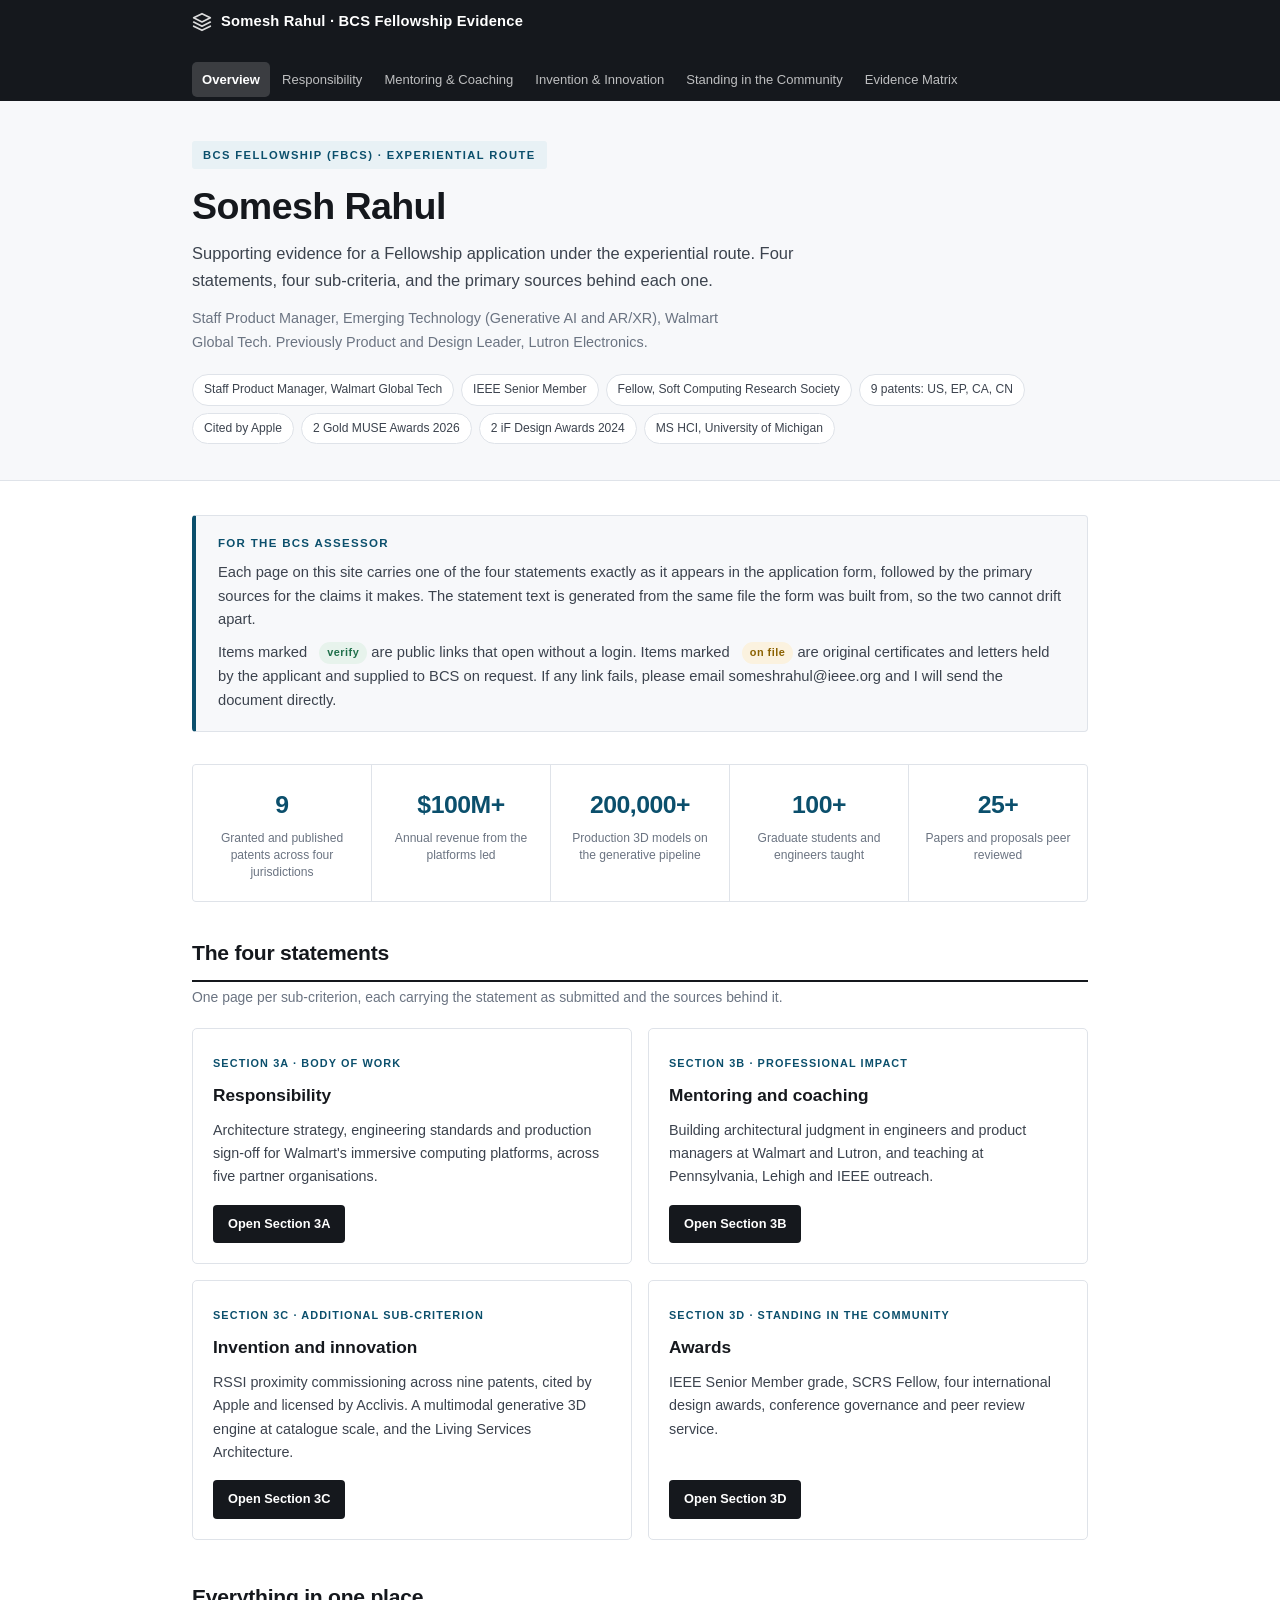
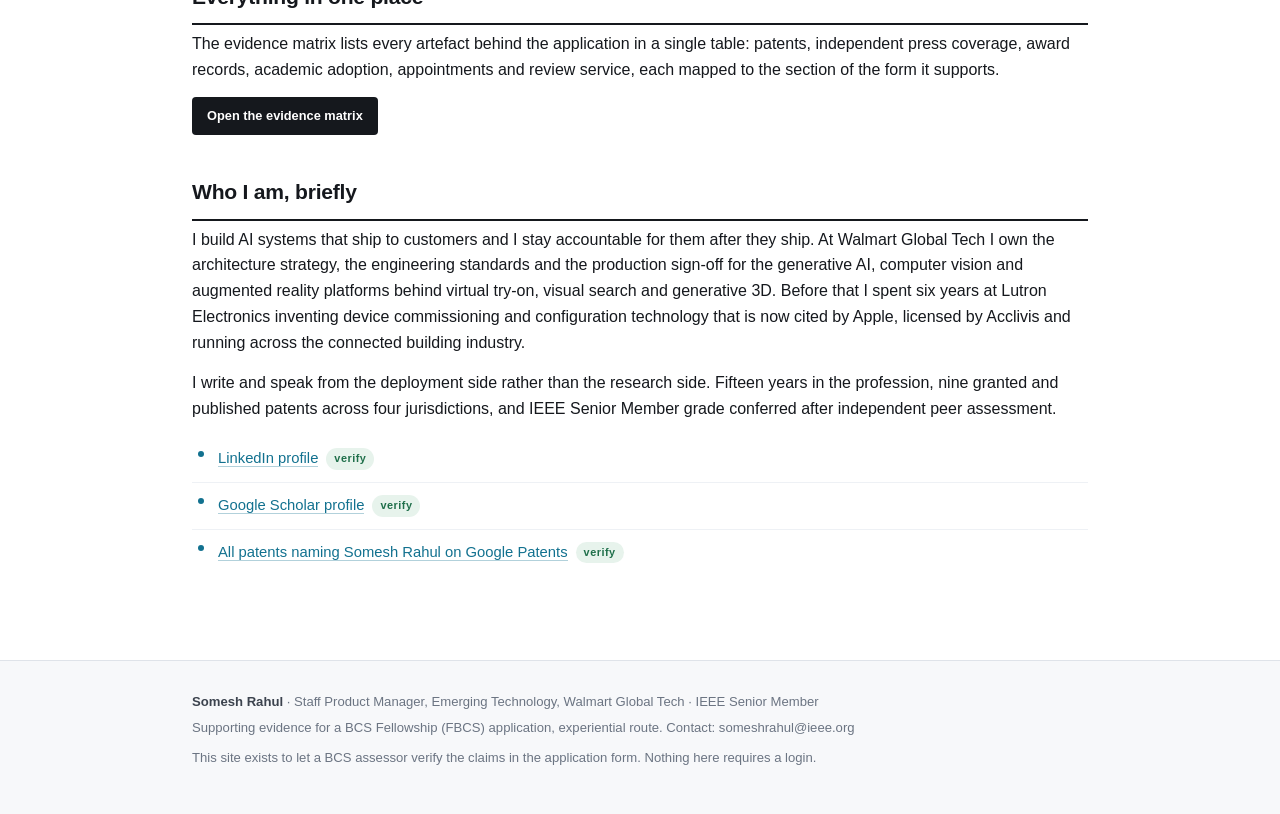
==== index.html @ e8fc7cc1 "Add files via upload" ====
<!DOCTYPE html>
<html lang="en-GB">
<head>
<meta charset="UTF-8">
<meta name="viewport" content="width=device-width, initial-scale=1">
<title>Overview &mdash; Somesh Rahul | BCS Fellowship Evidence</title>
<meta name="description" content="Supporting evidence for the BCS Fellowship (FBCS) application of Somesh Rahul, experiential route.">
<link rel="stylesheet" href="styles.css">
</head>
<body>
<header>
  <div class="nav">
    <a href="index.html" class="brand">
      <svg width="20" height="20" viewBox="0 0 24 24" fill="none" stroke="currentColor" stroke-width="2" stroke-linecap="round" stroke-linejoin="round"><path d="M12 2L2 7l10 5 10-5-10-5zM2 17l10 5 10-5M2 12l10 5 10-5"/></svg>
      Somesh Rahul &middot; BCS Fellowship Evidence
    </a>
    <ul class="navlinks">
        <li><a href="index.html" class="active">Overview</a></li>
        <li><a href="responsibility.html">Responsibility</a></li>
        <li><a href="mentoring.html">Mentoring &amp; Coaching</a></li>
        <li><a href="innovation.html">Invention &amp; Innovation</a></li>
        <li><a href="standing.html">Standing in the Community</a></li>
        <li><a href="evidence-matrix.html">Evidence Matrix</a></li>
    </ul>
  </div>
</header>
<section class="hero">
  <div class="wrap">
    <span class="eyebrow">BCS Fellowship (FBCS) &middot; Experiential route</span>
    <h1>Somesh Rahul</h1>
    <p class="lede">Supporting evidence for a Fellowship application under the experiential route. Four statements, four sub-criteria, and the primary sources behind each one.</p>
    <p class="sub">Staff Product Manager, Emerging Technology (Generative AI and AR/XR), Walmart Global Tech. Previously Product and Design Leader, Lutron Electronics.</p>
    <div class="badges">
      <span class="badge">Staff Product Manager, Walmart Global Tech</span>
      <span class="badge">IEEE Senior Member</span>
      <span class="badge">Fellow, Soft Computing Research Society</span>
      <span class="badge">9 patents: US, EP, CA, CN</span>
      <span class="badge">Cited by Apple</span>
      <span class="badge">2 Gold MUSE Awards 2026</span>
      <span class="badge">2 iF Design Awards 2024</span>
      <span class="badge">MS HCI, University of Michigan</span>
    </div>
  </div>
</section>

<main>
  <div class="wrap">
<div class="assessor">
  <h4>For the BCS assessor</h4>
  <p>Each page on this site carries one of the four statements exactly as it appears in the
  application form, followed by the primary sources for the claims it makes. The statement text is
  generated from the same file the form was built from, so the two cannot drift apart.</p>
  <p>Items marked <span class="pill live">verify</span> are public links that open without a login.
  Items marked <span class="pill hold">on file</span> are original certificates and letters held by the
  applicant and supplied to BCS on request. If any link fails, please email someshrahul@ieee.org and I will send the
  document directly.</p>
</div>
<div class="stats">
  <div class="stat"><b>9</b><span>Granted and published patents across four jurisdictions</span></div>
  <div class="stat"><b>$100M+</b><span>Annual revenue from the platforms led</span></div>
  <div class="stat"><b>200,000+</b><span>Production 3D models on the generative pipeline</span></div>
  <div class="stat"><b>100+</b><span>Graduate students and engineers taught</span></div>
  <div class="stat"><b>25+</b><span>Papers and proposals peer reviewed</span></div>
</div>
<h2>The four statements</h2>
<p class="note">One page per sub-criterion, each carrying the statement as submitted and the sources behind it.</p>
<div class="cards">
  <div class="card">
    <div><span class="tag">Section 3A &middot; Body of work</span>
    <h3>Responsibility</h3>
    <p>Architecture strategy, engineering standards and production sign-off for Walmart's
    immersive computing platforms, across five partner organisations.</p></div>
    <a class="btn" href="responsibility.html">Open Section 3A</a>
  </div>
  <div class="card">
    <div><span class="tag">Section 3B &middot; Professional impact</span>
    <h3>Mentoring and coaching</h3>
    <p>Building architectural judgment in engineers and product managers at Walmart and Lutron,
    and teaching at Pennsylvania, Lehigh and IEEE outreach.</p></div>
    <a class="btn" href="mentoring.html">Open Section 3B</a>
  </div>
  <div class="card">
    <div><span class="tag">Section 3C &middot; Additional sub-criterion</span>
    <h3>Invention and innovation</h3>
    <p>RSSI proximity commissioning across nine patents, cited by Apple and licensed by Acclivis.
    A multimodal generative 3D engine at catalogue scale, and the Living Services Architecture.</p></div>
    <a class="btn" href="innovation.html">Open Section 3C</a>
  </div>
  <div class="card">
    <div><span class="tag">Section 3D &middot; Standing in the community</span>
    <h3>Awards</h3>
    <p>IEEE Senior Member grade, SCRS Fellow, four international design awards, conference
    governance and peer review service.</p></div>
    <a class="btn" href="standing.html">Open Section 3D</a>
  </div>
</div>
<h2>Everything in one place</h2>
<p>The evidence matrix lists every artefact behind the application in a single table: patents,
independent press coverage, award records, academic adoption, appointments and review service,
each mapped to the section of the form it supports.</p>
<p><a class="btn" href="evidence-matrix.html">Open the evidence matrix</a></p>

<h2>Who I am, briefly</h2>
<p>I build AI systems that ship to customers and I stay accountable for them after they ship.
At Walmart Global Tech I own the architecture strategy, the engineering standards and the production
sign-off for the generative AI, computer vision and augmented reality platforms behind virtual
try-on, visual search and generative 3D. Before that I spent six years at Lutron Electronics
inventing device commissioning and configuration technology that is now cited by Apple, licensed by
Acclivis and running across the connected building industry.</p>
<p>I write and speak from the deployment side rather than the research side. Fifteen years in the
profession, nine granted and published patents across four jurisdictions, and IEEE Senior Member
grade conferred after independent peer assessment.</p>
<ul class="ev">
  <li><a href="https://www.linkedin.com/in/someshrahul" rel="noopener">LinkedIn profile</a><span class="pill live">verify</span></li>
  <li><a href="https://scholar.google.com/citations?hl=en&amp;user=lOHi43kAAAAJ" rel="noopener">Google Scholar profile</a><span class="pill live">verify</span></li>
  <li><a href="https://patents.google.com/?inventor=Somesh+Rahul" rel="noopener">All patents naming Somesh Rahul on Google Patents</a><span class="pill live">verify</span></li>
</ul>

  </div>
</main>
<footer>
  <div class="wrap">
    <p><strong>Somesh Rahul</strong> &middot; Staff Product Manager, Emerging Technology, Walmart Global Tech &middot; IEEE Senior Member</p>
    <p>Supporting evidence for a BCS Fellowship (FBCS) application, experiential route. Contact: someshrahul@ieee.org</p>
    <p style="margin-top:9px">This site exists to let a BCS assessor verify the claims in the application form. Nothing here requires a login.</p>
  </div>
</footer>
</body>
</html>
---- styles.css ----
:root{
  --ink:#15181d; --ink-2:#3c434e; --muted:#6b7482;
  --line:#dfe3e9; --line-2:#eef1f5;
  --bg:#ffffff; --bg-2:#f7f8fa; --bg-3:#f1f3f7;
  --accent:#0b4f6c; --accent-2:#12718f; --accent-soft:#e8f1f5;
  --ok:#1f6f4a; --ok-soft:#e7f3ec;
  --warn:#8a6100; --warn-soft:#fbf2df;
  --max:940px;
}
*{box-sizing:border-box;margin:0;padding:0}
html{-webkit-text-size-adjust:100%}
body{
  font-family:-apple-system,BlinkMacSystemFont,"Segoe UI","Helvetica Neue",Arial,sans-serif;
  color:var(--ink); background:var(--bg);
  font-size:16px; line-height:1.62; -webkit-font-smoothing:antialiased;
}
a{color:var(--accent-2);text-decoration:none;border-bottom:1px solid rgba(18,113,143,.32)}
a:hover{border-bottom-color:var(--accent-2)}

/* ---------- header / nav ---------- */
header{background:var(--ink);color:#fff;position:sticky;top:0;z-index:50}
.nav{max-width:var(--max);margin:0 auto;padding:0 22px;display:flex;align-items:center;
  justify-content:space-between;gap:18px;flex-wrap:wrap;min-height:56px}
.brand{color:#fff;font-weight:600;font-size:.92rem;letter-spacing:.2px;border:0;
  display:flex;align-items:center;gap:9px;padding:10px 0}
.brand svg{opacity:.85;flex:none}
.navlinks{list-style:none;display:flex;flex-wrap:wrap;gap:2px;padding-bottom:4px}
.navlinks a{color:rgba(255,255,255,.72);border:0;font-size:.815rem;padding:7px 10px;
  border-radius:5px;display:block;white-space:nowrap}
.navlinks a:hover{color:#fff;background:rgba(255,255,255,.09)}
.navlinks a.active{color:#fff;background:rgba(255,255,255,.16);font-weight:600}

/* ---------- page furniture ---------- */
.wrap{max-width:var(--max);margin:0 auto;padding:0 22px}
.crumb{font-size:.78rem;color:var(--muted);padding:18px 0 0}
.crumb a{color:var(--muted)}
main{padding-bottom:64px}

.hero{background:var(--bg-2);border-bottom:1px solid var(--line);padding:40px 0 36px;margin-bottom:34px}
.hero .wrap{max-width:var(--max)}
.eyebrow{display:inline-block;font-size:.7rem;font-weight:700;letter-spacing:1.4px;
  text-transform:uppercase;color:var(--accent);background:var(--accent-soft);
  padding:5px 11px;border-radius:3px;margin-bottom:16px}
h1{font-size:2.35rem;line-height:1.14;font-weight:650;letter-spacing:-.6px;margin-bottom:12px}
.hero p.lede{font-size:1.03rem;color:var(--ink-2);max-width:66ch}
.hero p.sub{font-size:.9rem;color:var(--muted);margin-top:12px;max-width:70ch}

h2{font-size:1.32rem;font-weight:650;letter-spacing:-.25px;margin:40px 0 6px;
  padding-bottom:9px;border-bottom:2px solid var(--ink)}
h2:first-of-type{margin-top:0}
h3{font-size:1.02rem;font-weight:650;margin:26px 0 8px}
p{margin-bottom:14px}
.note{font-size:.87rem;color:var(--muted);margin:-2px 0 20px}

/* ---------- assessor strip ---------- */
.assessor{border:1px solid var(--line);border-left:4px solid var(--accent);
  background:var(--bg-2);padding:18px 22px;border-radius:4px;margin-bottom:32px}
.assessor h4{font-size:.72rem;letter-spacing:1.3px;text-transform:uppercase;
  color:var(--accent);margin-bottom:8px;font-weight:700}
.assessor p{font-size:.92rem;margin-bottom:0;color:var(--ink-2)}
.assessor p + p{margin-top:9px}

/* ---------- badges / stats ---------- */
.badges{display:flex;flex-wrap:wrap;gap:7px;margin-top:20px}
.badge{font-size:.755rem;background:#fff;border:1px solid var(--line);
  color:var(--ink-2);padding:5px 11px;border-radius:20px;white-space:nowrap}
.stats{display:grid;grid-template-columns:repeat(auto-fit,minmax(150px,1fr));
  gap:1px;background:var(--line);border:1px solid var(--line);border-radius:4px;
  overflow:hidden;margin:0 0 34px}
.stat{background:#fff;padding:20px 16px;text-align:center}
.stat b{display:block;font-size:1.55rem;font-weight:650;color:var(--accent);letter-spacing:-.5px}
.stat span{display:block;font-size:.755rem;color:var(--muted);margin-top:5px;line-height:1.42}

/* ---------- STAR statement box ---------- */
.star{border:1px solid var(--line);border-radius:5px;overflow:hidden;margin-bottom:12px}
.star-head{background:var(--ink);color:#fff;padding:11px 20px;font-size:.75rem;
  letter-spacing:1.2px;text-transform:uppercase;font-weight:700;
  display:flex;justify-content:space-between;gap:12px;flex-wrap:wrap}
.star-head span{font-weight:400;letter-spacing:.4px;text-transform:none;
  color:rgba(255,255,255,.62);font-size:.78rem}
.star-body{padding:6px 22px 20px}
.star-body h5{font-size:.71rem;letter-spacing:1.3px;text-transform:uppercase;
  color:var(--accent);font-weight:700;margin:20px 0 7px}
.star-body p{margin-bottom:11px;font-size:.955rem;color:var(--ink-2)}
.star-body p:last-child{margin-bottom:0}

/* ---------- cards ---------- */
.cards{display:grid;grid-template-columns:repeat(2,1fr);gap:16px;margin-bottom:8px}
@media (max-width:700px){.cards{grid-template-columns:1fr}}
.card{border:1px solid var(--line);border-radius:5px;padding:20px;display:flex;
  flex-direction:column;justify-content:space-between;background:#fff}
.card .tag{font-size:.68rem;font-weight:700;letter-spacing:1.1px;text-transform:uppercase;color:var(--accent)}
.card h3{margin:7px 0 9px;font-size:1.08rem}
.card p{font-size:.895rem;color:var(--ink-2);margin-bottom:16px}
.btn{display:inline-block;background:var(--ink);color:#fff;border:0;font-size:.8rem;
  font-weight:600;padding:9px 15px;border-radius:4px;align-self:flex-start}
.btn:hover{background:var(--accent);color:#fff}

/* ---------- tables ---------- */
.tablewrap{overflow-x:auto;border:1px solid var(--line);border-radius:5px;margin-bottom:20px}
table{border-collapse:collapse;width:100%;min-width:640px;font-size:.875rem}
th{background:var(--bg-3);text-align:left;font-weight:650;padding:11px 14px;
  border-bottom:1px solid var(--line);white-space:nowrap;font-size:.775rem;
  letter-spacing:.4px;text-transform:uppercase;color:var(--ink-2)}
td{padding:11px 14px;border-bottom:1px solid var(--line-2);vertical-align:top;color:var(--ink-2)}
tr:last-child td{border-bottom:0}
tr:hover td{background:var(--bg-2)}
td.ref{font-variant-numeric:tabular-nums;white-space:nowrap;color:var(--muted);font-size:.8rem}

/* ---------- evidence list ---------- */
ul.ev{list-style:none;margin-bottom:20px}
ul.ev li{padding:11px 0 11px 26px;border-bottom:1px solid var(--line-2);position:relative;font-size:.925rem}
ul.ev li:last-child{border-bottom:0}
ul.ev li:before{content:"";position:absolute;left:6px;top:1.05em;width:6px;height:6px;
  border-radius:50%;background:var(--accent-2)}
ul.ev li.pending:before{background:#c9ced6}
.pill{display:inline-block;font-size:.68rem;font-weight:700;letter-spacing:.5px;
  padding:2px 8px;border-radius:11px;margin-left:8px;vertical-align:1px;white-space:nowrap}
.pill.live{background:var(--ok-soft);color:var(--ok)}
.pill.file{background:var(--accent-soft);color:var(--accent)}
.pill.hold{background:var(--warn-soft);color:var(--warn)}

ul.plain{margin:0 0 18px 20px}
ul.plain li{margin-bottom:7px;font-size:.94rem;color:var(--ink-2)}

footer{border-top:1px solid var(--line);background:var(--bg-2);padding:30px 0 40px;
  font-size:.82rem;color:var(--muted)}
footer strong{color:var(--ink-2)}
footer p{margin-bottom:5px}

@media (max-width:640px){
  h1{font-size:1.75rem}
  .hero{padding:28px 0 26px}
  body{font-size:15px}
  .star-body{padding:6px 16px 18px}
}
@media print{
  header,footer,.btn{display:none}
  body{font-size:11pt}
  a{color:var(--ink);border:0}
  .star,.tablewrap{break-inside:avoid}
}
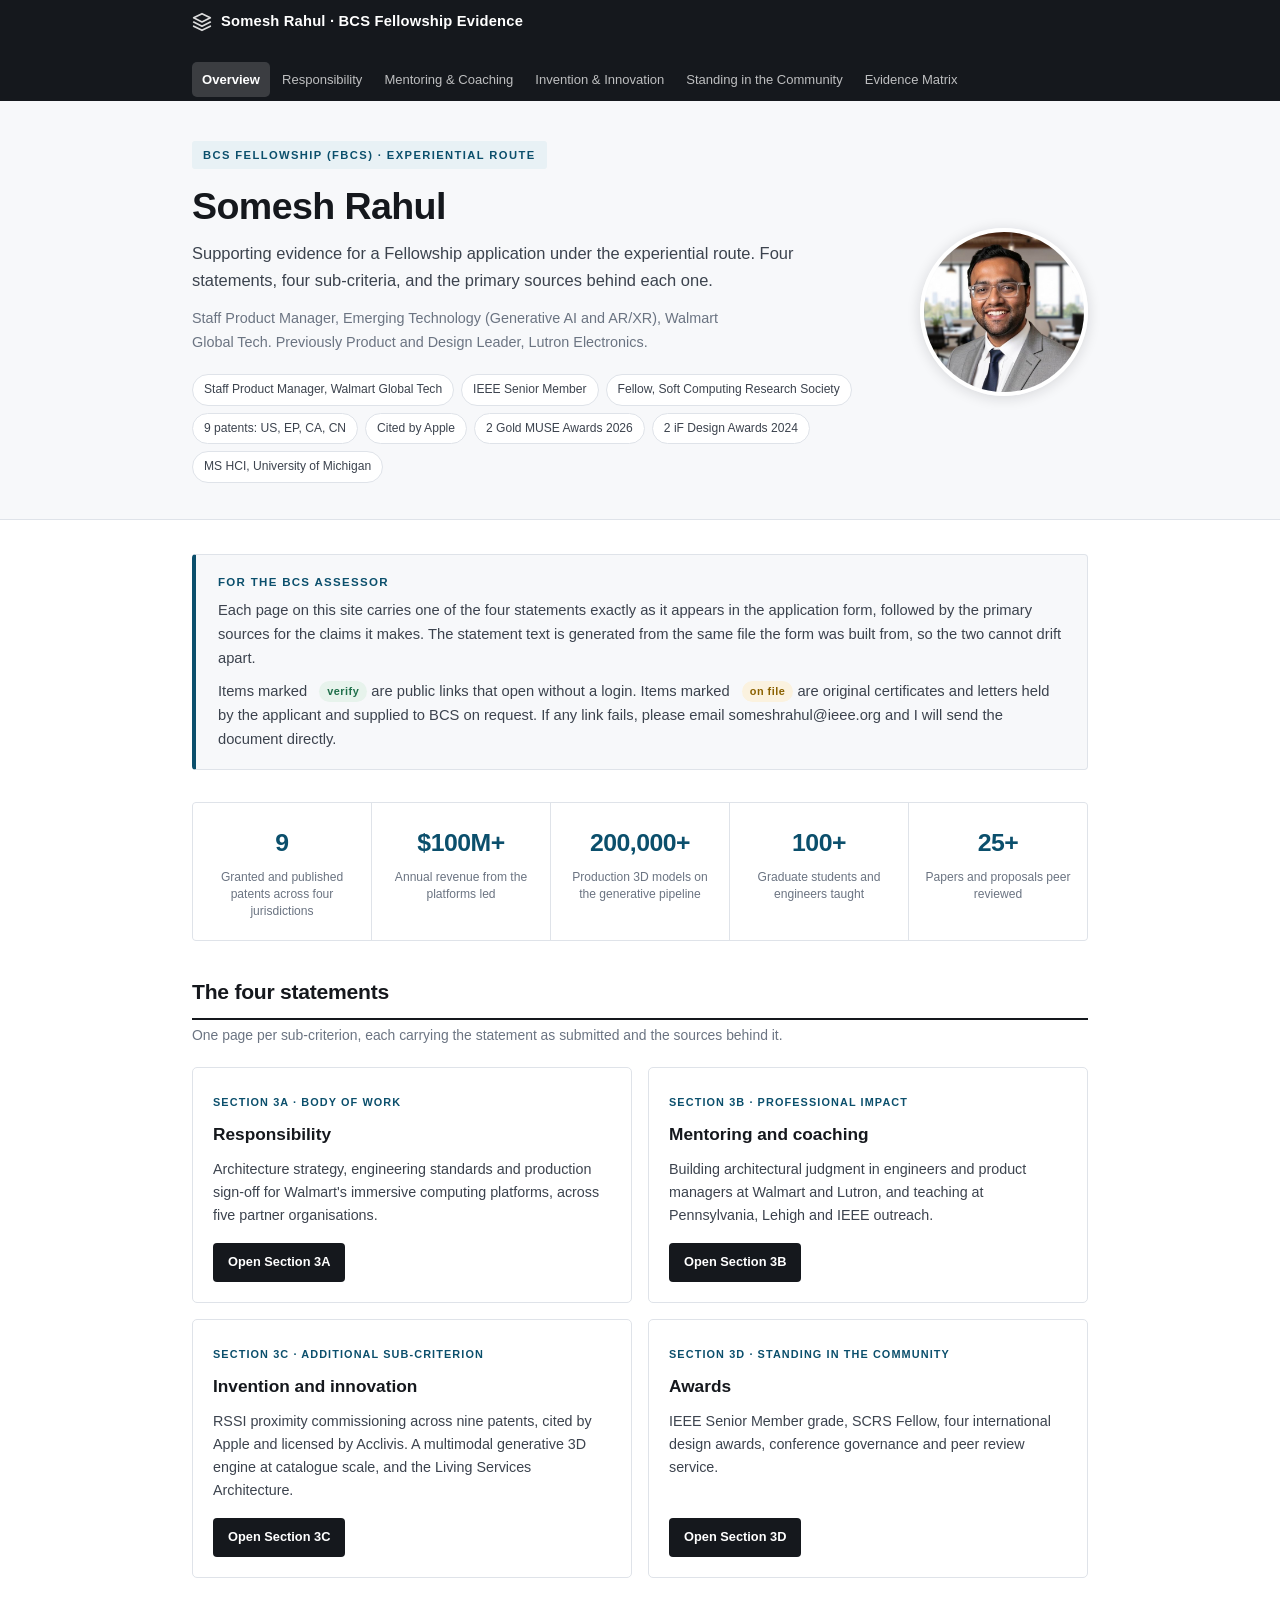
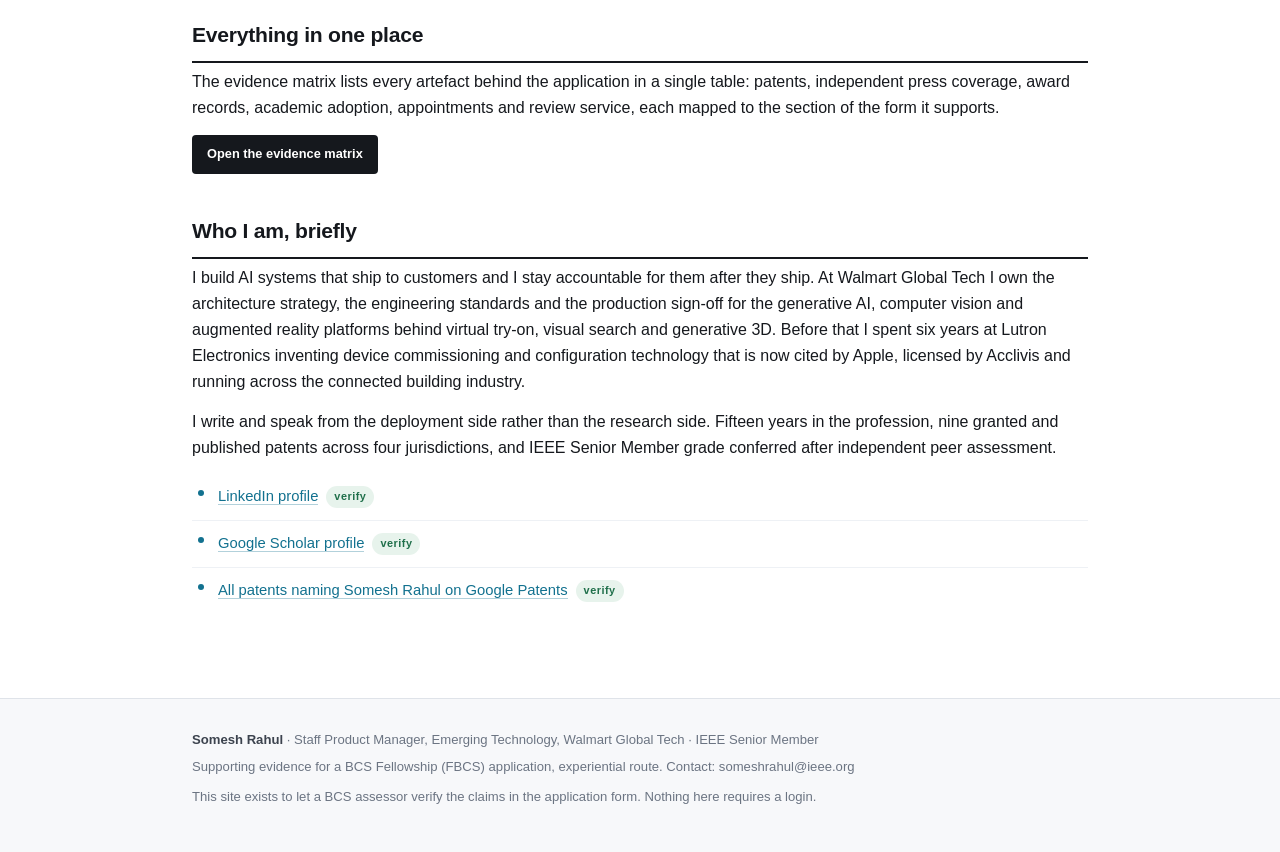
==== commit a8a3cc49: "Add files via upload" ====
--- a/index.html
+++ b/index.html
@@ -25,7 +25,8 @@
   </div>
 </header>
 <section class="hero">
-  <div class="wrap">
+  <div class="wrap hero-split">
+    <div class="hero-text">
     <span class="eyebrow">BCS Fellowship (FBCS) &middot; Experiential route</span>
     <h1>Somesh Rahul</h1>
     <p class="lede">Supporting evidence for a Fellowship application under the experiential route. Four statements, four sub-criteria, and the primary sources behind each one.</p>
@@ -40,6 +41,8 @@
       <span class="badge">2 iF Design Awards 2024</span>
       <span class="badge">MS HCI, University of Michigan</span>
     </div>
+    </div>
+    <div class="portrait"><img src="assets/somesh.jpg" width="560" height="560" alt="Somesh Rahul" loading="eager"></div>
   </div>
 </section>
 
--- a/styles.css
+++ b/styles.css
@@ -8,6 +8,7 @@
   --max:940px;
 }
 *{box-sizing:border-box;margin:0;padding:0}
+html,body{max-width:100%;overflow-x:hidden}
 html{-webkit-text-size-adjust:100%}
 body{
   font-family:-apple-system,BlinkMacSystemFont,"Segoe UI","Helvetica Neue",Arial,sans-serif;
@@ -24,11 +25,23 @@
 .brand{color:#fff;font-weight:600;font-size:.92rem;letter-spacing:.2px;border:0;
   display:flex;align-items:center;gap:9px;padding:10px 0}
 .brand svg{opacity:.85;flex:none}
-.navlinks{list-style:none;display:flex;flex-wrap:wrap;gap:2px;padding-bottom:4px}
+.navlinks{list-style:none;display:flex;flex-wrap:wrap;gap:2px;padding-bottom:4px;min-width:0}
 .navlinks a{color:rgba(255,255,255,.72);border:0;font-size:.815rem;padding:7px 10px;
   border-radius:5px;display:block;white-space:nowrap}
 .navlinks a:hover{color:#fff;background:rgba(255,255,255,.09)}
 .navlinks a.active{color:#fff;background:rgba(255,255,255,.16);font-weight:600}
+
+/* ---------- hero portrait ---------- */
+.hero .wrap.hero-split{display:flex;align-items:center;gap:34px}
+.hero-split .hero-text{flex:1 1 auto;min-width:0}
+.portrait{flex:0 0 auto;width:168px;height:168px;border-radius:50%;overflow:hidden;
+  border:4px solid #fff;box-shadow:0 2px 14px rgba(21,24,29,.14)}
+.portrait img{width:100%;height:100%;object-fit:cover;display:block}
+@media (max-width:720px){
+  .hero .wrap.hero-split{flex-direction:column-reverse;align-items:flex-start;gap:20px}
+  .portrait{width:112px;height:112px;border-width:3px}
+}
+@media print{ .portrait{width:110px;height:110px;box-shadow:none} }
 
 /* ---------- page furniture ---------- */
 .wrap{max-width:var(--max);margin:0 auto;padding:0 22px}
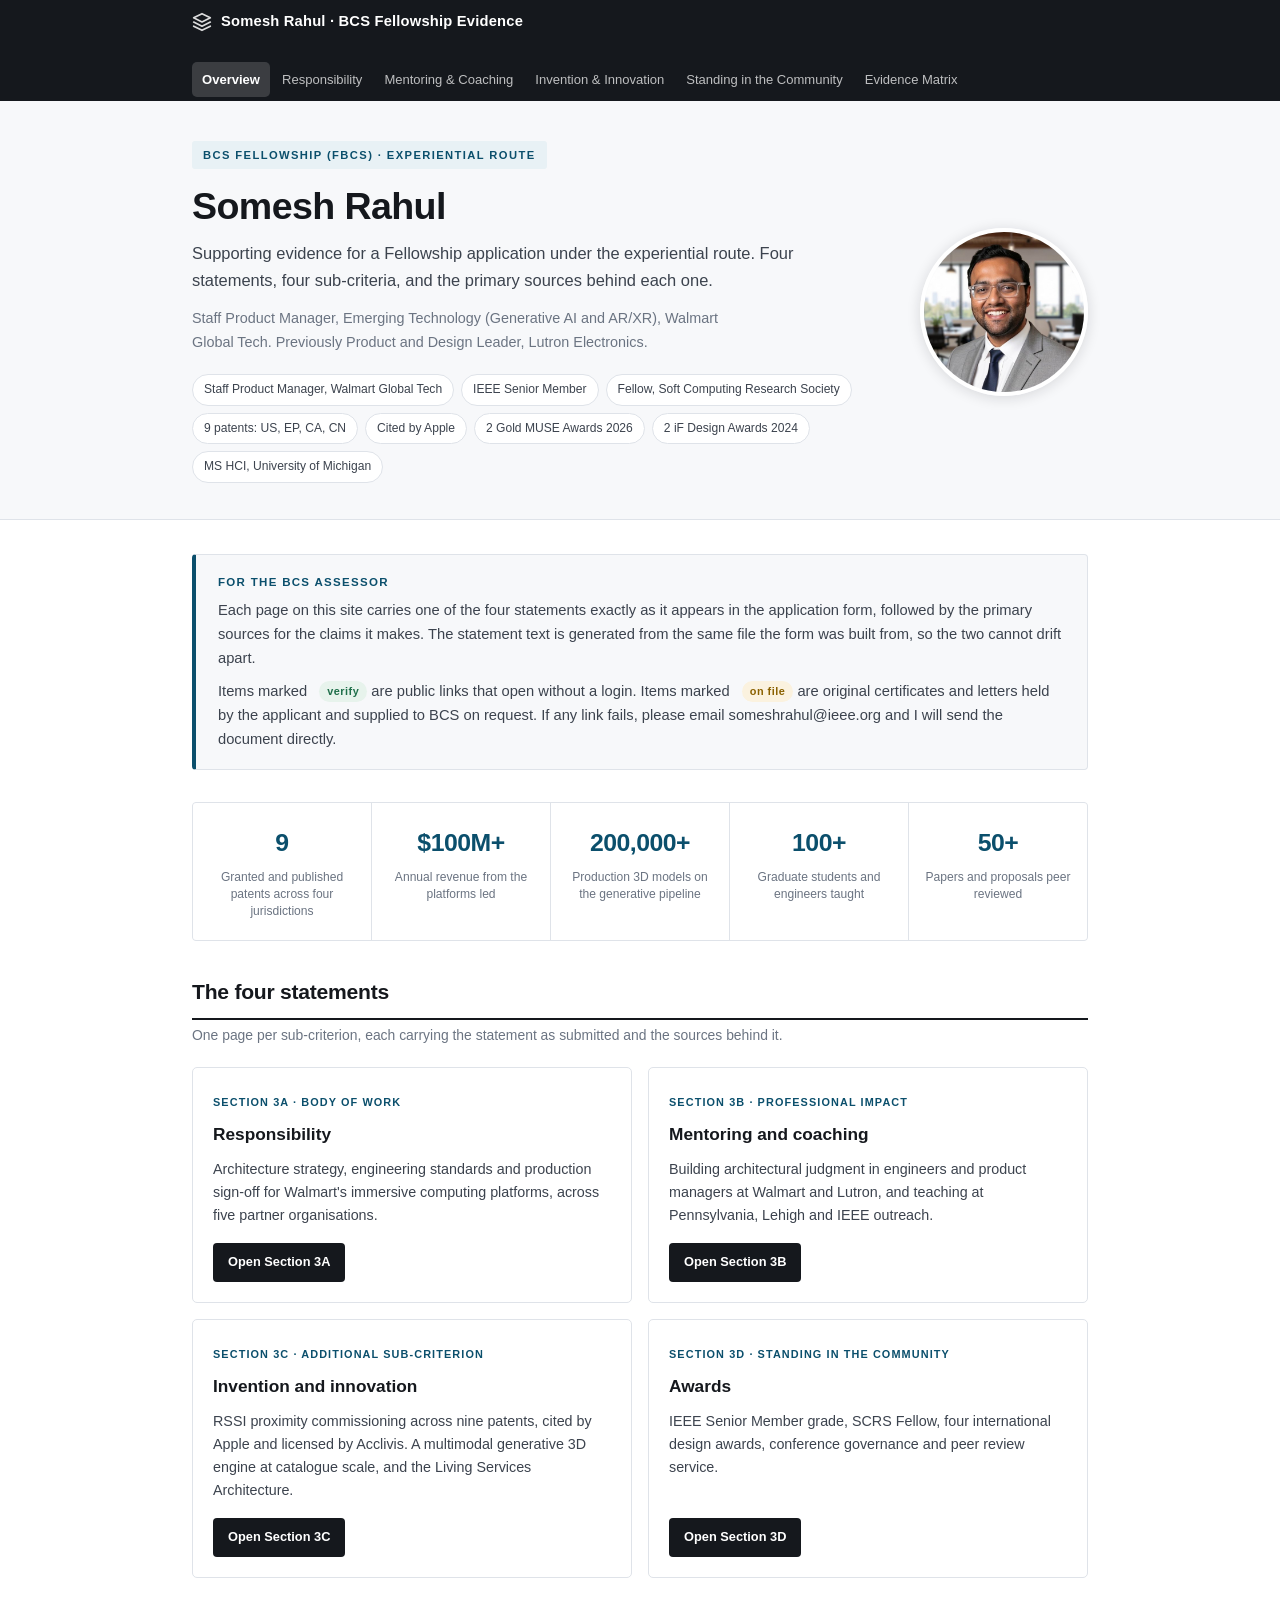
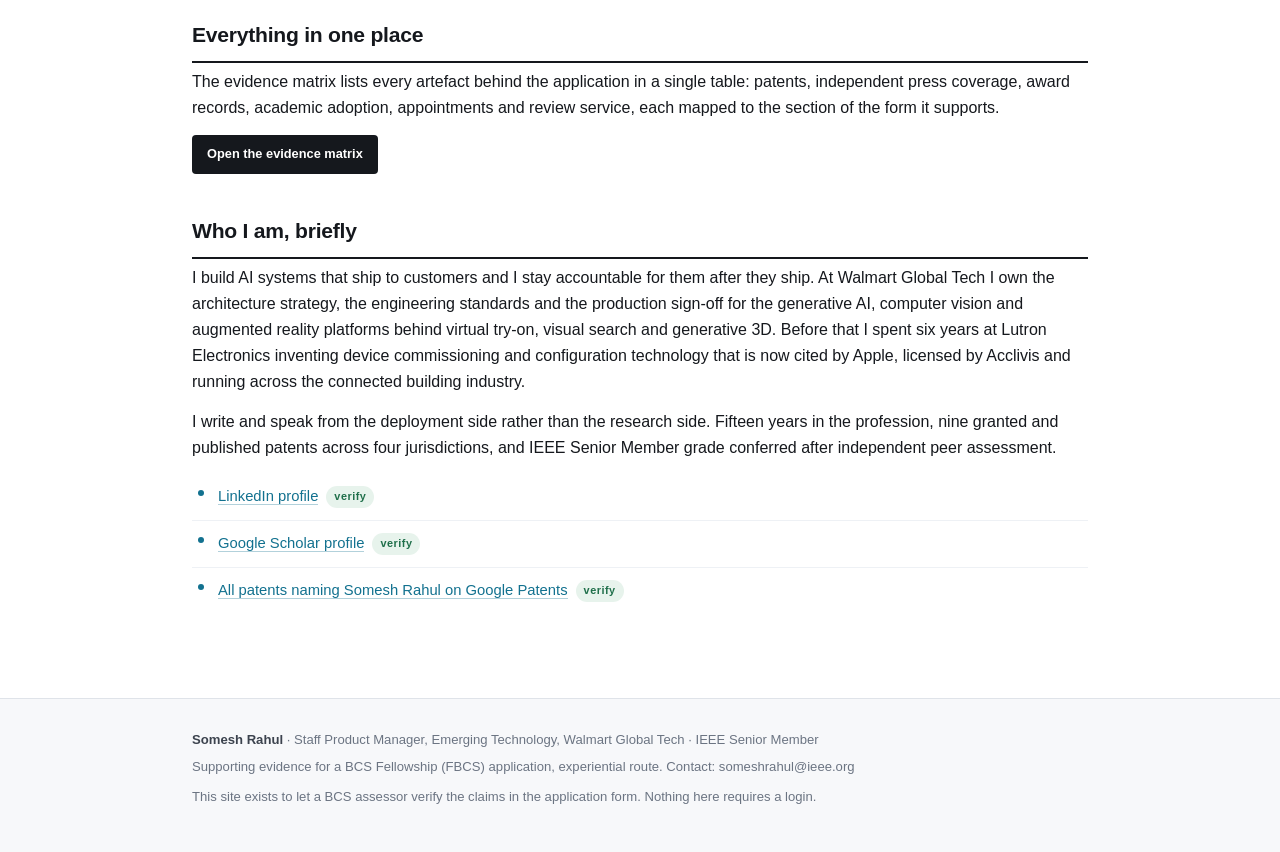
==== commit 640c8c9f: "Update peer reviewed papers count in index.html" ====
--- a/index.html
+++ b/index.html
@@ -63,7 +63,7 @@
   <div class="stat"><b>$100M+</b><span>Annual revenue from the platforms led</span></div>
   <div class="stat"><b>200,000+</b><span>Production 3D models on the generative pipeline</span></div>
   <div class="stat"><b>100+</b><span>Graduate students and engineers taught</span></div>
-  <div class="stat"><b>25+</b><span>Papers and proposals peer reviewed</span></div>
+  <div class="stat"><b>50+</b><span>Papers and proposals peer reviewed</span></div>
 </div>
 <h2>The four statements</h2>
 <p class="note">One page per sub-criterion, each carrying the statement as submitted and the sources behind it.</p>
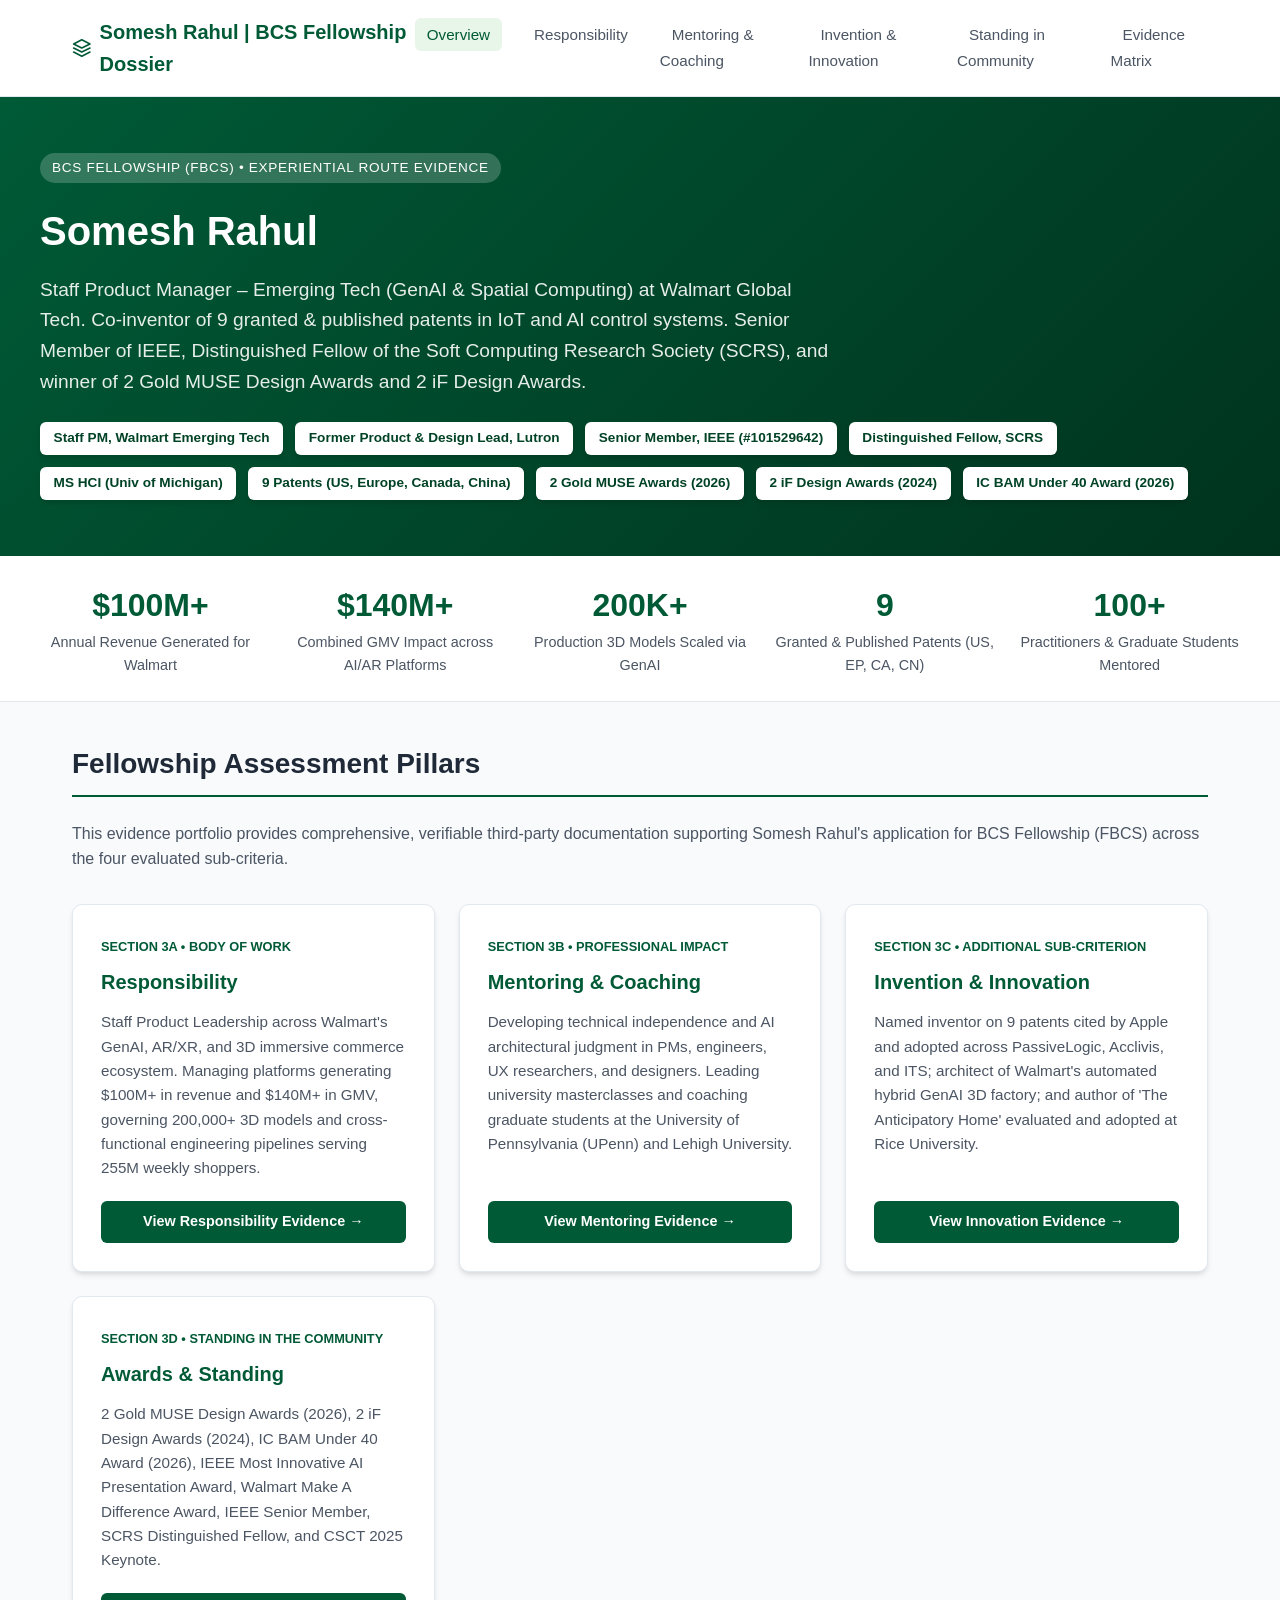
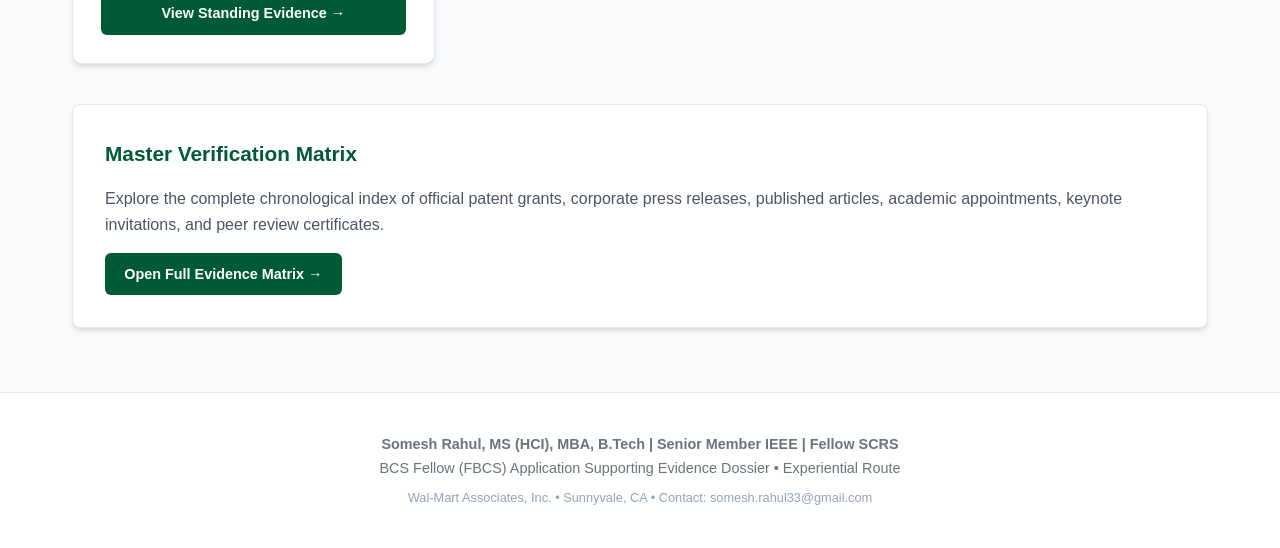
==== commit 2cf7f2c9: "Add files via upload" ====
--- a/index.html
+++ b/index.html
@@ -1,132 +1,121 @@
 <!DOCTYPE html>
-<html lang="en-GB">
+<html lang="en">
 <head>
-<meta charset="UTF-8">
-<meta name="viewport" content="width=device-width, initial-scale=1">
-<title>Overview &mdash; Somesh Rahul | BCS Fellowship Evidence</title>
-<meta name="description" content="Supporting evidence for the BCS Fellowship (FBCS) application of Somesh Rahul, experiential route.">
-<link rel="stylesheet" href="styles.css">
+  <meta charset="UTF-8">
+  <meta name="viewport" content="width=device-width, initial-scale=1.0">
+  <title>Somesh Rahul — BCS Fellowship Evidence Portfolio</title>
+  <link rel="stylesheet" href="styles.css">
 </head>
 <body>
-<header>
-  <div class="nav">
-    <a href="index.html" class="brand">
-      <svg width="20" height="20" viewBox="0 0 24 24" fill="none" stroke="currentColor" stroke-width="2" stroke-linecap="round" stroke-linejoin="round"><path d="M12 2L2 7l10 5 10-5-10-5zM2 17l10 5 10-5M2 12l10 5 10-5"/></svg>
-      Somesh Rahul &middot; BCS Fellowship Evidence
+  <header>
+  <div class="nav-container">
+    <a href="index.html" class="brand-title">
+      <svg width="24" height="24" viewBox="0 0 24 24" fill="none" stroke="currentColor" stroke-width="2" stroke-linecap="round" stroke-linejoin="round"><path d="M12 2L2 7l10 5 10-5-10-5zM2 17l10 5 10-5M2 12l10 5 10-5"/></svg>
+      Somesh Rahul | BCS Fellowship Dossier
     </a>
-    <ul class="navlinks">
-        <li><a href="index.html" class="active">Overview</a></li>
-        <li><a href="responsibility.html">Responsibility</a></li>
-        <li><a href="mentoring.html">Mentoring &amp; Coaching</a></li>
-        <li><a href="innovation.html">Invention &amp; Innovation</a></li>
-        <li><a href="standing.html">Standing in the Community</a></li>
-        <li><a href="evidence-matrix.html">Evidence Matrix</a></li>
+    <ul class="nav-links">
+      <li><a href="index.html" class="active">Overview</a></li><li><a href="responsibility.html" class="">Responsibility</a></li><li><a href="mentoring.html" class="">Mentoring & Coaching</a></li><li><a href="innovation.html" class="">Invention & Innovation</a></li><li><a href="standing.html" class="">Standing in Community</a></li><li><a href="evidence-matrix.html" class="">Evidence Matrix</a></li>
     </ul>
   </div>
 </header>
-<section class="hero">
-  <div class="wrap hero-split">
-    <div class="hero-text">
-    <span class="eyebrow">BCS Fellowship (FBCS) &middot; Experiential route</span>
-    <h1>Somesh Rahul</h1>
-    <p class="lede">Supporting evidence for a Fellowship application under the experiential route. Four statements, four sub-criteria, and the primary sources behind each one.</p>
-    <p class="sub">Staff Product Manager, Emerging Technology (Generative AI and AR/XR), Walmart Global Tech. Previously Product and Design Leader, Lutron Electronics.</p>
-    <div class="badges">
-      <span class="badge">Staff Product Manager, Walmart Global Tech</span>
-      <span class="badge">IEEE Senior Member</span>
-      <span class="badge">Fellow, Soft Computing Research Society</span>
-      <span class="badge">9 patents: US, EP, CA, CN</span>
-      <span class="badge">Cited by Apple</span>
-      <span class="badge">2 Gold MUSE Awards 2026</span>
-      <span class="badge">2 iF Design Awards 2024</span>
-      <span class="badge">MS HCI, University of Michigan</span>
+  
+  <section class="hero">
+    <div class="hero-container">
+      <span class="hero-tag">BCS Fellowship (FBCS) &bull; Experiential Route Evidence</span>
+      <h1>Somesh Rahul</h1>
+      <p>Staff Product Manager – Emerging Tech (GenAI & Spatial Computing) at Walmart Global Tech. Co-inventor of 9 granted & published patents in IoT and AI control systems. Senior Member of IEEE, Distinguished Fellow of the Soft Computing Research Society (SCRS), and winner of 2 Gold MUSE Design Awards and 2 iF Design Awards.</p>
+      <div class="badge-bar">
+        <span class="badge">Staff PM, Walmart Emerging Tech</span>
+        <span class="badge">Former Product & Design Lead, Lutron</span>
+        <span class="badge">Senior Member, IEEE (#101529642)</span>
+        <span class="badge">Distinguished Fellow, SCRS</span>
+        <span class="badge">MS HCI (Univ of Michigan)</span>
+        <span class="badge">9 Patents (US, Europe, Canada, China)</span>
+        <span class="badge">2 Gold MUSE Awards (2026)</span>
+        <span class="badge">2 iF Design Awards (2024)</span>
+        <span class="badge">IC BAM Under 40 Award (2026)</span>
+      </div>
     </div>
+  </section>
+
+  <section class="stats-bar">
+    <div class="stats-container">
+      <div class="stat-item">
+        <h3>$100M+</h3>
+        <p>Annual Revenue Generated for Walmart</p>
+      </div>
+      <div class="stat-item">
+        <h3>$140M+</h3>
+        <p>Combined GMV Impact across AI/AR Platforms</p>
+      </div>
+      <div class="stat-item">
+        <h3>200K+</h3>
+        <p>Production 3D Models Scaled via GenAI</p>
+      </div>
+      <div class="stat-item">
+        <h3>9</h3>
+        <p>Granted & Published Patents (US, EP, CA, CN)</p>
+      </div>
+      <div class="stat-item">
+        <h3>100+</h3>
+        <p>Practitioners & Graduate Students Mentored</p>
+      </div>
     </div>
-    <div class="portrait"><img src="assets/somesh.jpg" width="560" height="560" alt="Somesh Rahul" loading="eager"></div>
-  </div>
-</section>
+  </section>
 
-<main>
-  <div class="wrap">
-<div class="assessor">
-  <h4>For the BCS assessor</h4>
-  <p>Each page on this site carries one of the four statements exactly as it appears in the
-  application form, followed by the primary sources for the claims it makes. The statement text is
-  generated from the same file the form was built from, so the two cannot drift apart.</p>
-  <p>Items marked <span class="pill live">verify</span> are public links that open without a login.
-  Items marked <span class="pill hold">on file</span> are original certificates and letters held by the
-  applicant and supplied to BCS on request. If any link fails, please email someshrahul@ieee.org and I will send the
-  document directly.</p>
-</div>
-<div class="stats">
-  <div class="stat"><b>9</b><span>Granted and published patents across four jurisdictions</span></div>
-  <div class="stat"><b>$100M+</b><span>Annual revenue from the platforms led</span></div>
-  <div class="stat"><b>200,000+</b><span>Production 3D models on the generative pipeline</span></div>
-  <div class="stat"><b>100+</b><span>Graduate students and engineers taught</span></div>
-  <div class="stat"><b>50+</b><span>Papers and proposals peer reviewed</span></div>
-</div>
-<h2>The four statements</h2>
-<p class="note">One page per sub-criterion, each carrying the statement as submitted and the sources behind it.</p>
-<div class="cards">
-  <div class="card">
-    <div><span class="tag">Section 3A &middot; Body of work</span>
-    <h3>Responsibility</h3>
-    <p>Architecture strategy, engineering standards and production sign-off for Walmart's
-    immersive computing platforms, across five partner organisations.</p></div>
-    <a class="btn" href="responsibility.html">Open Section 3A</a>
-  </div>
-  <div class="card">
-    <div><span class="tag">Section 3B &middot; Professional impact</span>
-    <h3>Mentoring and coaching</h3>
-    <p>Building architectural judgment in engineers and product managers at Walmart and Lutron,
-    and teaching at Pennsylvania, Lehigh and IEEE outreach.</p></div>
-    <a class="btn" href="mentoring.html">Open Section 3B</a>
-  </div>
-  <div class="card">
-    <div><span class="tag">Section 3C &middot; Additional sub-criterion</span>
-    <h3>Invention and innovation</h3>
-    <p>RSSI proximity commissioning across nine patents, cited by Apple and licensed by Acclivis.
-    A multimodal generative 3D engine at catalogue scale, and the Living Services Architecture.</p></div>
-    <a class="btn" href="innovation.html">Open Section 3C</a>
-  </div>
-  <div class="card">
-    <div><span class="tag">Section 3D &middot; Standing in the community</span>
-    <h3>Awards</h3>
-    <p>IEEE Senior Member grade, SCRS Fellow, four international design awards, conference
-    governance and peer review service.</p></div>
-    <a class="btn" href="standing.html">Open Section 3D</a>
-  </div>
-</div>
-<h2>Everything in one place</h2>
-<p>The evidence matrix lists every artefact behind the application in a single table: patents,
-independent press coverage, award records, academic adoption, appointments and review service,
-each mapped to the section of the form it supports.</p>
-<p><a class="btn" href="evidence-matrix.html">Open the evidence matrix</a></p>
+  <main class="main-container">
+    <h2 class="section-title">Fellowship Assessment Pillars</h2>
+    <p style="margin-bottom: 2rem; color: var(--text-muted);">This evidence portfolio provides comprehensive, verifiable third-party documentation supporting Somesh Rahul's application for BCS Fellowship (FBCS) across the four evaluated sub-criteria.</p>
+    
+    <div class="cards-grid">
+      <div class="card">
+        <div>
+          <span style="font-size: 0.8rem; font-weight: 700; color: var(--primary); text-transform: uppercase;">Section 3A &bull; Body of Work</span>
+          <h3 style="margin-top: 0.5rem;">Responsibility</h3>
+          <p>Staff Product Leadership across Walmart's GenAI, AR/XR, and 3D immersive commerce ecosystem. Managing platforms generating $100M+ in revenue and $140M+ in GMV, governing 200,000+ 3D models and cross-functional engineering pipelines serving 255M weekly shoppers.</p>
+        </div>
+        <a href="responsibility.html" class="card-btn">View Responsibility Evidence &rarr;</a>
+      </div>
 
-<h2>Who I am, briefly</h2>
-<p>I build AI systems that ship to customers and I stay accountable for them after they ship.
-At Walmart Global Tech I own the architecture strategy, the engineering standards and the production
-sign-off for the generative AI, computer vision and augmented reality platforms behind virtual
-try-on, visual search and generative 3D. Before that I spent six years at Lutron Electronics
-inventing device commissioning and configuration technology that is now cited by Apple, licensed by
-Acclivis and running across the connected building industry.</p>
-<p>I write and speak from the deployment side rather than the research side. Fifteen years in the
-profession, nine granted and published patents across four jurisdictions, and IEEE Senior Member
-grade conferred after independent peer assessment.</p>
-<ul class="ev">
-  <li><a href="https://www.linkedin.com/in/someshrahul" rel="noopener">LinkedIn profile</a><span class="pill live">verify</span></li>
-  <li><a href="https://scholar.google.com/citations?hl=en&amp;user=lOHi43kAAAAJ" rel="noopener">Google Scholar profile</a><span class="pill live">verify</span></li>
-  <li><a href="https://patents.google.com/?inventor=Somesh+Rahul" rel="noopener">All patents naming Somesh Rahul on Google Patents</a><span class="pill live">verify</span></li>
-</ul>
+      <div class="card">
+        <div>
+          <span style="font-size: 0.8rem; font-weight: 700; color: var(--primary); text-transform: uppercase;">Section 3B &bull; Professional Impact</span>
+          <h3 style="margin-top: 0.5rem;">Mentoring & Coaching</h3>
+          <p>Developing technical independence and AI architectural judgment in PMs, engineers, UX researchers, and designers. Leading university masterclasses and coaching graduate students at the University of Pennsylvania (UPenn) and Lehigh University.</p>
+        </div>
+        <a href="mentoring.html" class="card-btn">View Mentoring Evidence &rarr;</a>
+      </div>
 
-  </div>
-</main>
-<footer>
-  <div class="wrap">
-    <p><strong>Somesh Rahul</strong> &middot; Staff Product Manager, Emerging Technology, Walmart Global Tech &middot; IEEE Senior Member</p>
-    <p>Supporting evidence for a BCS Fellowship (FBCS) application, experiential route. Contact: someshrahul@ieee.org</p>
-    <p style="margin-top:9px">This site exists to let a BCS assessor verify the claims in the application form. Nothing here requires a login.</p>
-  </div>
+      <div class="card">
+        <div>
+          <span style="font-size: 0.8rem; font-weight: 700; color: var(--primary); text-transform: uppercase;">Section 3C &bull; Additional Sub-criterion</span>
+          <h3 style="margin-top: 0.5rem;">Invention & Innovation</h3>
+          <p>Named inventor on 9 patents cited by Apple and adopted across PassiveLogic, Acclivis, and ITS; architect of Walmart's automated hybrid GenAI 3D factory; and author of 'The Anticipatory Home' evaluated and adopted at Rice University.</p>
+        </div>
+        <a href="innovation.html" class="card-btn">View Innovation Evidence &rarr;</a>
+      </div>
+
+      <div class="card">
+        <div>
+          <span style="font-size: 0.8rem; font-weight: 700; color: var(--primary); text-transform: uppercase;">Section 3D &bull; Standing in the Community</span>
+          <h3 style="margin-top: 0.5rem;">Awards & Standing</h3>
+          <p>2 Gold MUSE Design Awards (2026), 2 iF Design Awards (2024), IC BAM Under 40 Award (2026), IEEE Most Innovative AI Presentation Award, Walmart Make A Difference Award, IEEE Senior Member, SCRS Distinguished Fellow, and CSCT 2025 Keynote.</p>
+        </div>
+        <a href="standing.html" class="card-btn">View Standing Evidence &rarr;</a>
+      </div>
+    </div>
+
+    <div class="evidence-panel">
+      <h3>Master Verification Matrix</h3>
+      <p>Explore the complete chronological index of official patent grants, corporate press releases, published articles, academic appointments, keynote invitations, and peer review certificates.</p>
+      <a href="evidence-matrix.html" class="card-btn" style="display: inline-block; width: auto;">Open Full Evidence Matrix &rarr;</a>
+    </div>
+  </main>
+
+  <footer>
+  <p><strong>Somesh Rahul, MS (HCI), MBA, B.Tech | Senior Member IEEE | Fellow SCRS</strong></p>
+  <p>BCS Fellow (FBCS) Application Supporting Evidence Dossier &bull; Experiential Route</p>
+  <p style="margin-top: 0.5rem; font-size: 0.8rem; color: #94a3b8;">Wal-Mart Associates, Inc. &bull; Sunnyvale, CA &bull; Contact: somesh.rahul33@gmail.com</p>
 </footer>
 </body>
 </html>
--- a/styles.css
+++ b/styles.css
@@ -1,155 +1,358 @@
-:root{
-  --ink:#15181d; --ink-2:#3c434e; --muted:#6b7482;
-  --line:#dfe3e9; --line-2:#eef1f5;
-  --bg:#ffffff; --bg-2:#f7f8fa; --bg-3:#f1f3f7;
-  --accent:#0b4f6c; --accent-2:#12718f; --accent-soft:#e8f1f5;
-  --ok:#1f6f4a; --ok-soft:#e7f3ec;
-  --warn:#8a6100; --warn-soft:#fbf2df;
-  --max:940px;
-}
-*{box-sizing:border-box;margin:0;padding:0}
-html,body{max-width:100%;overflow-x:hidden}
-html{-webkit-text-size-adjust:100%}
-body{
-  font-family:-apple-system,BlinkMacSystemFont,"Segoe UI","Helvetica Neue",Arial,sans-serif;
-  color:var(--ink); background:var(--bg);
-  font-size:16px; line-height:1.62; -webkit-font-smoothing:antialiased;
-}
-a{color:var(--accent-2);text-decoration:none;border-bottom:1px solid rgba(18,113,143,.32)}
-a:hover{border-bottom-color:var(--accent-2)}
-
-/* ---------- header / nav ---------- */
-header{background:var(--ink);color:#fff;position:sticky;top:0;z-index:50}
-.nav{max-width:var(--max);margin:0 auto;padding:0 22px;display:flex;align-items:center;
-  justify-content:space-between;gap:18px;flex-wrap:wrap;min-height:56px}
-.brand{color:#fff;font-weight:600;font-size:.92rem;letter-spacing:.2px;border:0;
-  display:flex;align-items:center;gap:9px;padding:10px 0}
-.brand svg{opacity:.85;flex:none}
-.navlinks{list-style:none;display:flex;flex-wrap:wrap;gap:2px;padding-bottom:4px;min-width:0}
-.navlinks a{color:rgba(255,255,255,.72);border:0;font-size:.815rem;padding:7px 10px;
-  border-radius:5px;display:block;white-space:nowrap}
-.navlinks a:hover{color:#fff;background:rgba(255,255,255,.09)}
-.navlinks a.active{color:#fff;background:rgba(255,255,255,.16);font-weight:600}
-
-/* ---------- hero portrait ---------- */
-.hero .wrap.hero-split{display:flex;align-items:center;gap:34px}
-.hero-split .hero-text{flex:1 1 auto;min-width:0}
-.portrait{flex:0 0 auto;width:168px;height:168px;border-radius:50%;overflow:hidden;
-  border:4px solid #fff;box-shadow:0 2px 14px rgba(21,24,29,.14)}
-.portrait img{width:100%;height:100%;object-fit:cover;display:block}
-@media (max-width:720px){
-  .hero .wrap.hero-split{flex-direction:column-reverse;align-items:flex-start;gap:20px}
-  .portrait{width:112px;height:112px;border-width:3px}
-}
-@media print{ .portrait{width:110px;height:110px;box-shadow:none} }
-
-/* ---------- page furniture ---------- */
-.wrap{max-width:var(--max);margin:0 auto;padding:0 22px}
-.crumb{font-size:.78rem;color:var(--muted);padding:18px 0 0}
-.crumb a{color:var(--muted)}
-main{padding-bottom:64px}
-
-.hero{background:var(--bg-2);border-bottom:1px solid var(--line);padding:40px 0 36px;margin-bottom:34px}
-.hero .wrap{max-width:var(--max)}
-.eyebrow{display:inline-block;font-size:.7rem;font-weight:700;letter-spacing:1.4px;
-  text-transform:uppercase;color:var(--accent);background:var(--accent-soft);
-  padding:5px 11px;border-radius:3px;margin-bottom:16px}
-h1{font-size:2.35rem;line-height:1.14;font-weight:650;letter-spacing:-.6px;margin-bottom:12px}
-.hero p.lede{font-size:1.03rem;color:var(--ink-2);max-width:66ch}
-.hero p.sub{font-size:.9rem;color:var(--muted);margin-top:12px;max-width:70ch}
-
-h2{font-size:1.32rem;font-weight:650;letter-spacing:-.25px;margin:40px 0 6px;
-  padding-bottom:9px;border-bottom:2px solid var(--ink)}
-h2:first-of-type{margin-top:0}
-h3{font-size:1.02rem;font-weight:650;margin:26px 0 8px}
-p{margin-bottom:14px}
-.note{font-size:.87rem;color:var(--muted);margin:-2px 0 20px}
-
-/* ---------- assessor strip ---------- */
-.assessor{border:1px solid var(--line);border-left:4px solid var(--accent);
-  background:var(--bg-2);padding:18px 22px;border-radius:4px;margin-bottom:32px}
-.assessor h4{font-size:.72rem;letter-spacing:1.3px;text-transform:uppercase;
-  color:var(--accent);margin-bottom:8px;font-weight:700}
-.assessor p{font-size:.92rem;margin-bottom:0;color:var(--ink-2)}
-.assessor p + p{margin-top:9px}
-
-/* ---------- badges / stats ---------- */
-.badges{display:flex;flex-wrap:wrap;gap:7px;margin-top:20px}
-.badge{font-size:.755rem;background:#fff;border:1px solid var(--line);
-  color:var(--ink-2);padding:5px 11px;border-radius:20px;white-space:nowrap}
-.stats{display:grid;grid-template-columns:repeat(auto-fit,minmax(150px,1fr));
-  gap:1px;background:var(--line);border:1px solid var(--line);border-radius:4px;
-  overflow:hidden;margin:0 0 34px}
-.stat{background:#fff;padding:20px 16px;text-align:center}
-.stat b{display:block;font-size:1.55rem;font-weight:650;color:var(--accent);letter-spacing:-.5px}
-.stat span{display:block;font-size:.755rem;color:var(--muted);margin-top:5px;line-height:1.42}
-
-/* ---------- STAR statement box ---------- */
-.star{border:1px solid var(--line);border-radius:5px;overflow:hidden;margin-bottom:12px}
-.star-head{background:var(--ink);color:#fff;padding:11px 20px;font-size:.75rem;
-  letter-spacing:1.2px;text-transform:uppercase;font-weight:700;
-  display:flex;justify-content:space-between;gap:12px;flex-wrap:wrap}
-.star-head span{font-weight:400;letter-spacing:.4px;text-transform:none;
-  color:rgba(255,255,255,.62);font-size:.78rem}
-.star-body{padding:6px 22px 20px}
-.star-body h5{font-size:.71rem;letter-spacing:1.3px;text-transform:uppercase;
-  color:var(--accent);font-weight:700;margin:20px 0 7px}
-.star-body p{margin-bottom:11px;font-size:.955rem;color:var(--ink-2)}
-.star-body p:last-child{margin-bottom:0}
-
-/* ---------- cards ---------- */
-.cards{display:grid;grid-template-columns:repeat(2,1fr);gap:16px;margin-bottom:8px}
-@media (max-width:700px){.cards{grid-template-columns:1fr}}
-.card{border:1px solid var(--line);border-radius:5px;padding:20px;display:flex;
-  flex-direction:column;justify-content:space-between;background:#fff}
-.card .tag{font-size:.68rem;font-weight:700;letter-spacing:1.1px;text-transform:uppercase;color:var(--accent)}
-.card h3{margin:7px 0 9px;font-size:1.08rem}
-.card p{font-size:.895rem;color:var(--ink-2);margin-bottom:16px}
-.btn{display:inline-block;background:var(--ink);color:#fff;border:0;font-size:.8rem;
-  font-weight:600;padding:9px 15px;border-radius:4px;align-self:flex-start}
-.btn:hover{background:var(--accent);color:#fff}
-
-/* ---------- tables ---------- */
-.tablewrap{overflow-x:auto;border:1px solid var(--line);border-radius:5px;margin-bottom:20px}
-table{border-collapse:collapse;width:100%;min-width:640px;font-size:.875rem}
-th{background:var(--bg-3);text-align:left;font-weight:650;padding:11px 14px;
-  border-bottom:1px solid var(--line);white-space:nowrap;font-size:.775rem;
-  letter-spacing:.4px;text-transform:uppercase;color:var(--ink-2)}
-td{padding:11px 14px;border-bottom:1px solid var(--line-2);vertical-align:top;color:var(--ink-2)}
-tr:last-child td{border-bottom:0}
-tr:hover td{background:var(--bg-2)}
-td.ref{font-variant-numeric:tabular-nums;white-space:nowrap;color:var(--muted);font-size:.8rem}
-
-/* ---------- evidence list ---------- */
-ul.ev{list-style:none;margin-bottom:20px}
-ul.ev li{padding:11px 0 11px 26px;border-bottom:1px solid var(--line-2);position:relative;font-size:.925rem}
-ul.ev li:last-child{border-bottom:0}
-ul.ev li:before{content:"";position:absolute;left:6px;top:1.05em;width:6px;height:6px;
-  border-radius:50%;background:var(--accent-2)}
-ul.ev li.pending:before{background:#c9ced6}
-.pill{display:inline-block;font-size:.68rem;font-weight:700;letter-spacing:.5px;
-  padding:2px 8px;border-radius:11px;margin-left:8px;vertical-align:1px;white-space:nowrap}
-.pill.live{background:var(--ok-soft);color:var(--ok)}
-.pill.file{background:var(--accent-soft);color:var(--accent)}
-.pill.hold{background:var(--warn-soft);color:var(--warn)}
-
-ul.plain{margin:0 0 18px 20px}
-ul.plain li{margin-bottom:7px;font-size:.94rem;color:var(--ink-2)}
-
-footer{border-top:1px solid var(--line);background:var(--bg-2);padding:30px 0 40px;
-  font-size:.82rem;color:var(--muted)}
-footer strong{color:var(--ink-2)}
-footer p{margin-bottom:5px}
-
-@media (max-width:640px){
-  h1{font-size:1.75rem}
-  .hero{padding:28px 0 26px}
-  body{font-size:15px}
-  .star-body{padding:6px 16px 18px}
-}
-@media print{
-  header,footer,.btn{display:none}
-  body{font-size:11pt}
-  a{color:var(--ink);border:0}
-  .star,.tablewrap{break-inside:avoid}
-}
+/* BCS Fellowship Candidate Portfolio Styling */
+:root {
+  --primary: #005a36;
+  --primary-dark: #004225;
+  --primary-light: #e8f5e9;
+  --accent: #1e40af;
+  --accent-light: #eff6ff;
+  --text-main: #1f2937;
+  --text-muted: #4b5563;
+  --text-light: #6b7280;
+  --bg-page: #f8fafc;
+  --bg-card: #ffffff;
+  --border: #e2e8f0;
+  --border-focus: #94a3b8;
+  --shadow: 0 4px 6px -1px rgba(0, 0, 0, 0.1), 0 2px 4px -1px rgba(0, 0, 0, 0.06);
+  --shadow-lg: 0 10px 15px -3px rgba(0, 0, 0, 0.1), 0 4px 6px -2px rgba(0, 0, 0, 0.05);
+}
+
+* {
+  box-sizing: border-box;
+  margin: 0;
+  padding: 0;
+}
+
+body {
+  font-family: -apple-system, BlinkMacSystemFont, "Segoe UI", Roboto, Helvetica, Arial, sans-serif;
+  background-color: var(--bg-page);
+  color: var(--text-main);
+  line-height: 1.6;
+}
+
+/* Header & Nav */
+header {
+  background-color: #ffffff;
+  border-bottom: 1px solid var(--border);
+  position: sticky;
+  top: 0;
+  z-index: 100;
+}
+
+.nav-container {
+  max-width: 1200px;
+  margin: 0 auto;
+  padding: 1rem 2rem;
+  display: flex;
+  justify-content: space-between;
+  align-items: center;
+}
+
+.brand-title {
+  font-size: 1.25rem;
+  font-weight: 700;
+  color: var(--primary);
+  text-decoration: none;
+  display: flex;
+  align-items: center;
+  gap: 0.5rem;
+}
+
+.nav-links {
+  display: flex;
+  gap: 1.25rem;
+  list-style: none;
+}
+
+.nav-links a {
+  text-decoration: none;
+  color: var(--text-muted);
+  font-weight: 500;
+  font-size: 0.95rem;
+  padding: 0.5rem 0.75rem;
+  border-radius: 6px;
+  transition: all 0.2s;
+}
+
+.nav-links a:hover, .nav-links a.active {
+  color: var(--primary);
+  background-color: var(--primary-light);
+}
+
+/* Hero Section */
+.hero {
+  background: linear-gradient(135deg, #005a36 0%, #00331e 100%);
+  color: #ffffff;
+  padding: 3.5rem 2rem;
+}
+
+.hero-container {
+  max-width: 1200px;
+  margin: 0 auto;
+}
+
+.hero-tag {
+  display: inline-block;
+  background: rgba(255, 255, 255, 0.2);
+  padding: 0.25rem 0.75rem;
+  border-radius: 20px;
+  font-size: 0.85rem;
+  text-transform: uppercase;
+  letter-spacing: 0.05em;
+  margin-bottom: 1rem;
+}
+
+.hero h1 {
+  font-size: 2.5rem;
+  margin-bottom: 0.75rem;
+  font-weight: 800;
+}
+
+.hero p {
+  font-size: 1.2rem;
+  max-width: 800px;
+  opacity: 0.9;
+  margin-bottom: 1.5rem;
+}
+
+.badge-bar {
+  display: flex;
+  flex-wrap: wrap;
+  gap: 0.75rem;
+  margin-top: 1rem;
+}
+
+.badge {
+  background: #ffffff;
+  color: var(--primary-dark);
+  padding: 0.35rem 0.85rem;
+  border-radius: 6px;
+  font-weight: 600;
+  font-size: 0.85rem;
+  box-shadow: var(--shadow);
+}
+
+/* Stats Counter Bar */
+.stats-bar {
+  background: #ffffff;
+  border-bottom: 1px solid var(--border);
+  padding: 1.5rem 2rem;
+}
+
+.stats-container {
+  max-width: 1200px;
+  margin: 0 auto;
+  display: grid;
+  grid-template-columns: repeat(auto-fit, minmax(200px, 1fr));
+  gap: 1.5rem;
+  text-align: center;
+}
+
+.stat-item h3 {
+  font-size: 2rem;
+  color: var(--primary);
+  font-weight: 800;
+}
+
+.stat-item p {
+  font-size: 0.9rem;
+  color: var(--text-muted);
+  font-weight: 500;
+}
+
+/* Main Content Layout */
+.main-container {
+  max-width: 1200px;
+  margin: 2.5rem auto;
+  padding: 0 2rem;
+}
+
+.section-title {
+  font-size: 1.75rem;
+  font-weight: 700;
+  color: var(--text-main);
+  margin-bottom: 1.5rem;
+  border-bottom: 2px solid var(--primary);
+  padding-bottom: 0.5rem;
+}
+
+/* Cards Grid */
+.cards-grid {
+  display: grid;
+  grid-template-columns: repeat(auto-fit, minmax(280px, 1fr));
+  gap: 1.5rem;
+  margin-bottom: 2.5rem;
+}
+
+.card {
+  background: var(--bg-card);
+  border: 1px solid var(--border);
+  border-radius: 10px;
+  padding: 1.75rem;
+  box-shadow: var(--shadow);
+  transition: transform 0.2s, box-shadow 0.2s;
+  display: flex;
+  flex-direction: column;
+  justify-content: space-between;
+}
+
+.card:hover {
+  transform: translateY(-4px);
+  box-shadow: var(--shadow-lg);
+}
+
+.card h3 {
+  font-size: 1.25rem;
+  color: var(--primary);
+  margin-bottom: 0.75rem;
+}
+
+.card p {
+  color: var(--text-muted);
+  font-size: 0.95rem;
+  margin-bottom: 1.25rem;
+  flex-grow: 1;
+}
+
+.card-btn {
+  display: inline-block;
+  background: var(--primary);
+  color: #ffffff;
+  padding: 0.6rem 1.2rem;
+  border-radius: 6px;
+  text-decoration: none;
+  font-weight: 600;
+  font-size: 0.9rem;
+  text-align: center;
+  transition: background 0.2s;
+}
+
+.card-btn:hover {
+  background: var(--primary-dark);
+}
+
+/* STAR Statement Box */
+.star-box {
+  background: #ffffff;
+  border: 1px solid var(--border);
+  border-left: 5px solid var(--primary);
+  border-radius: 8px;
+  padding: 2rem;
+  margin-bottom: 2.5rem;
+  box-shadow: var(--shadow);
+}
+
+.star-box h2 {
+  font-size: 1.4rem;
+  color: var(--primary-dark);
+  margin-bottom: 1.25rem;
+}
+
+.star-section {
+  margin-bottom: 1.25rem;
+}
+
+.star-heading {
+  font-weight: 700;
+  color: var(--primary);
+  text-transform: uppercase;
+  font-size: 0.85rem;
+  letter-spacing: 0.05em;
+  margin-bottom: 0.35rem;
+}
+
+.star-text {
+  color: var(--text-main);
+  font-size: 1rem;
+}
+
+.star-text p {
+  margin-bottom: 0.75rem;
+}
+
+.star-text ul {
+  margin-left: 1.5rem;
+  margin-bottom: 0.75rem;
+}
+
+.star-text li {
+  margin-bottom: 0.5rem;
+}
+
+/* Evidence Deep Dive Panels */
+.evidence-panel {
+  background: #ffffff;
+  border: 1px solid var(--border);
+  border-radius: 8px;
+  padding: 2rem;
+  margin-bottom: 2rem;
+  box-shadow: var(--shadow);
+}
+
+.evidence-panel h3 {
+  font-size: 1.3rem;
+  color: var(--primary);
+  margin-bottom: 1rem;
+}
+
+.evidence-panel p {
+  margin-bottom: 1rem;
+  color: var(--text-muted);
+}
+
+/* Evidence Table */
+.evidence-table {
+  width: 100%;
+  border-collapse: collapse;
+  margin-top: 1.25rem;
+  margin-bottom: 1.25rem;
+}
+
+.evidence-table th, .evidence-table td {
+  padding: 0.85rem 1rem;
+  text-align: left;
+  border-bottom: 1px solid var(--border);
+  font-size: 0.92rem;
+}
+
+.evidence-table th {
+  background-color: var(--bg-page);
+  font-weight: 600;
+  color: var(--text-main);
+}
+
+.evidence-table tr:hover {
+  background-color: var(--primary-light);
+}
+
+.evidence-link {
+  color: var(--accent);
+  text-decoration: none;
+  font-weight: 600;
+}
+
+.evidence-link:hover {
+  text-decoration: underline;
+}
+
+/* Breadcrumb */
+.breadcrumb {
+  margin-bottom: 1.5rem;
+  font-size: 0.9rem;
+  color: var(--text-light);
+}
+
+.breadcrumb a {
+  color: var(--primary);
+  text-decoration: none;
+}
+
+/* Footer */
+footer {
+  background: #ffffff;
+  border-top: 1px solid var(--border);
+  padding: 2.5rem 2rem;
+  margin-top: 4rem;
+  text-align: center;
+  color: var(--text-light);
+  font-size: 0.9rem;
+}
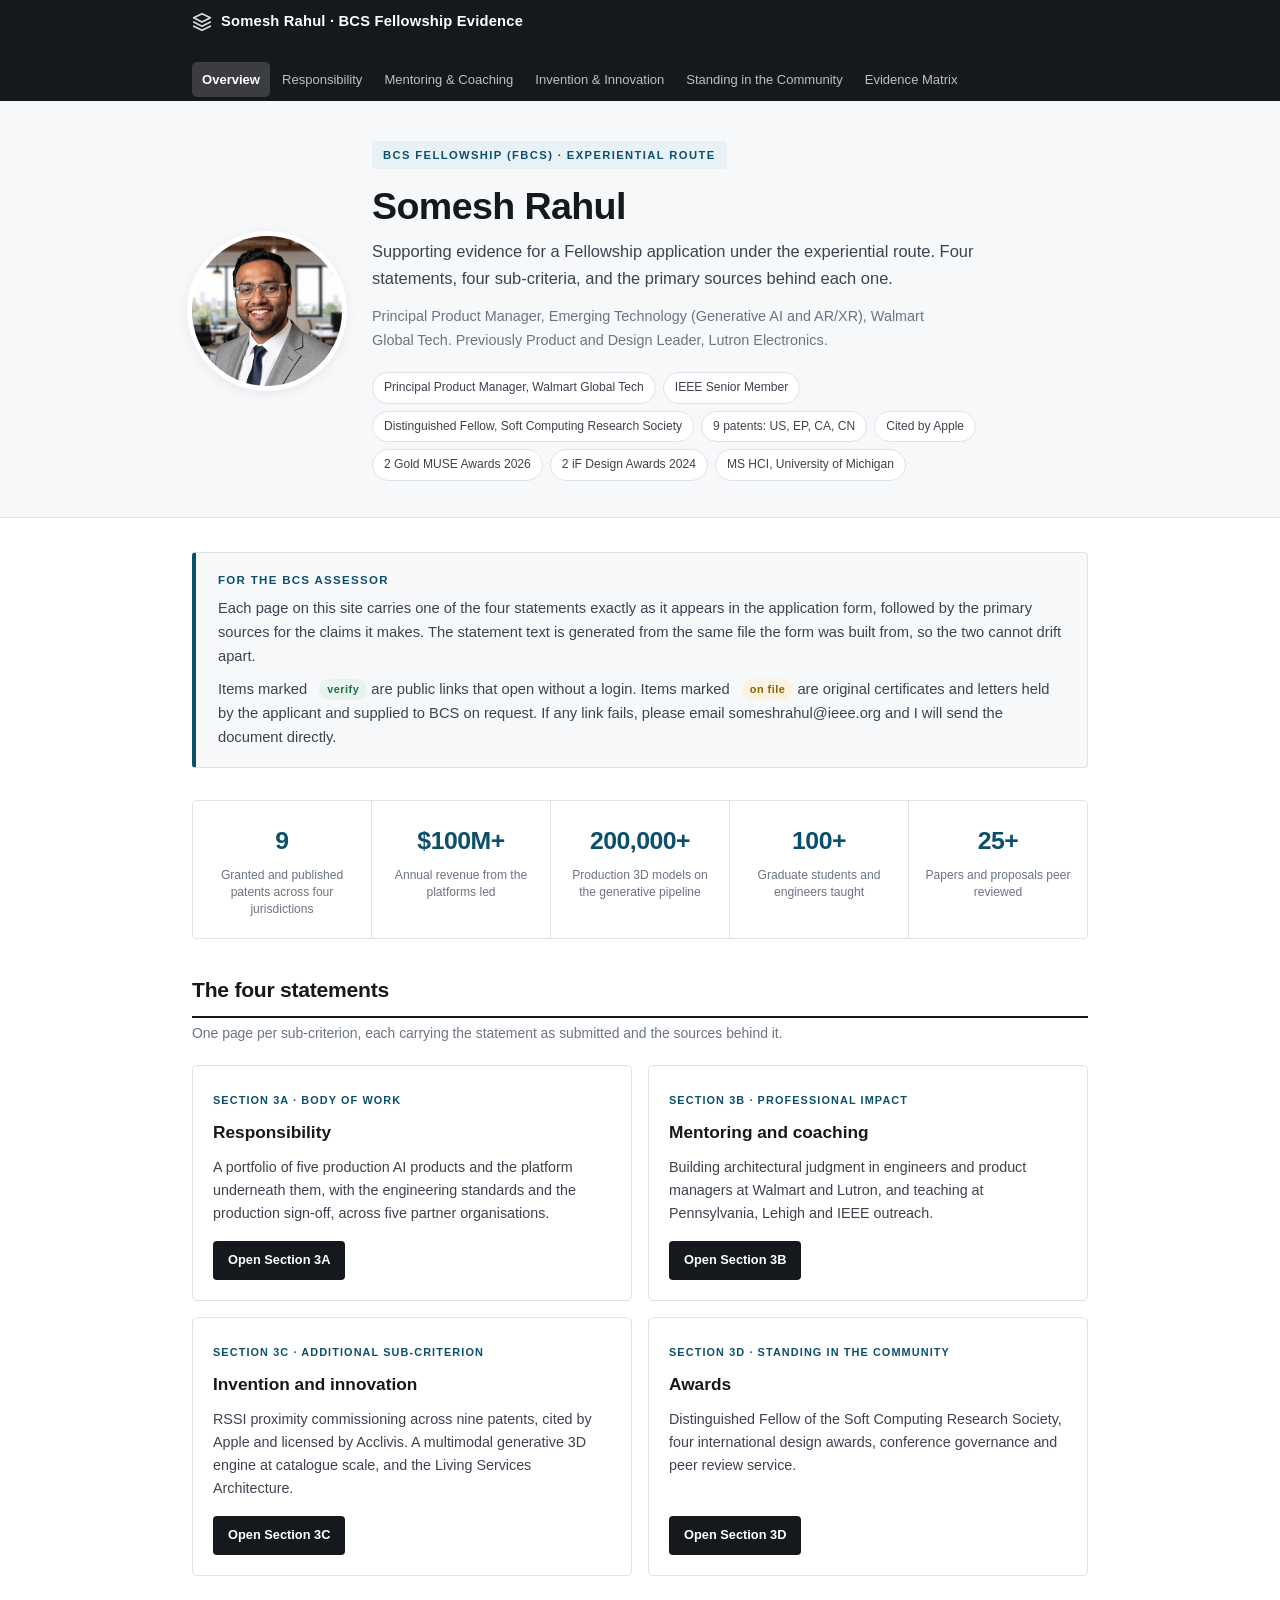
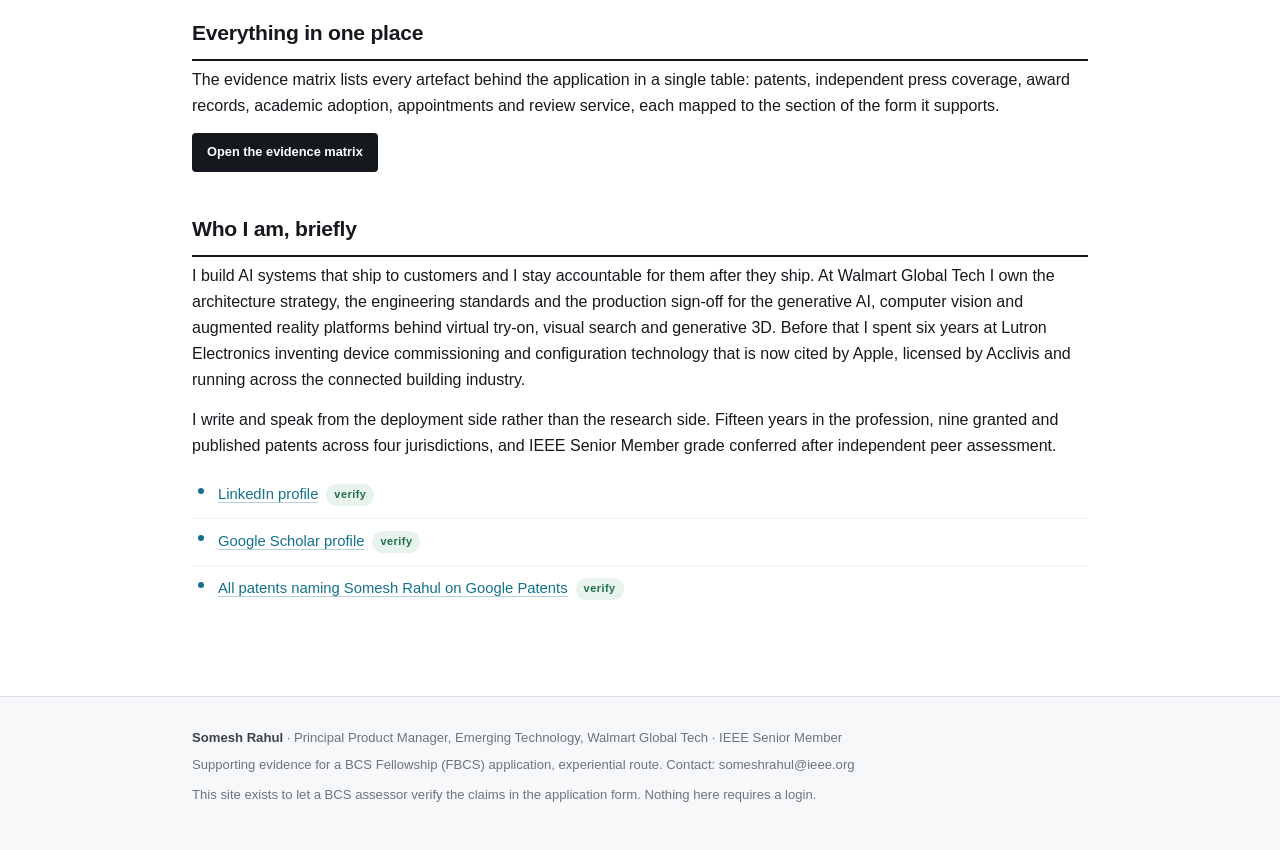
==== commit cca56b93: "Add files via upload" ====
--- a/index.html
+++ b/index.html
@@ -1,121 +1,132 @@
 <!DOCTYPE html>
-<html lang="en">
+<html lang="en-GB">
 <head>
-  <meta charset="UTF-8">
-  <meta name="viewport" content="width=device-width, initial-scale=1.0">
-  <title>Somesh Rahul — BCS Fellowship Evidence Portfolio</title>
-  <link rel="stylesheet" href="styles.css">
+<meta charset="UTF-8">
+<meta name="viewport" content="width=device-width, initial-scale=1">
+<title>Overview &mdash; Somesh Rahul | BCS Fellowship Evidence</title>
+<meta name="description" content="Supporting evidence for the BCS Fellowship (FBCS) application of Somesh Rahul, experiential route.">
+<link rel="stylesheet" href="styles.css">
 </head>
 <body>
-  <header>
-  <div class="nav-container">
-    <a href="index.html" class="brand-title">
-      <svg width="24" height="24" viewBox="0 0 24 24" fill="none" stroke="currentColor" stroke-width="2" stroke-linecap="round" stroke-linejoin="round"><path d="M12 2L2 7l10 5 10-5-10-5zM2 17l10 5 10-5M2 12l10 5 10-5"/></svg>
-      Somesh Rahul | BCS Fellowship Dossier
+<header>
+  <div class="nav">
+    <a href="index.html" class="brand">
+      <svg width="20" height="20" viewBox="0 0 24 24" fill="none" stroke="currentColor" stroke-width="2" stroke-linecap="round" stroke-linejoin="round"><path d="M12 2L2 7l10 5 10-5-10-5zM2 17l10 5 10-5M2 12l10 5 10-5"/></svg>
+      Somesh Rahul &middot; BCS Fellowship Evidence
     </a>
-    <ul class="nav-links">
-      <li><a href="index.html" class="active">Overview</a></li><li><a href="responsibility.html" class="">Responsibility</a></li><li><a href="mentoring.html" class="">Mentoring & Coaching</a></li><li><a href="innovation.html" class="">Invention & Innovation</a></li><li><a href="standing.html" class="">Standing in Community</a></li><li><a href="evidence-matrix.html" class="">Evidence Matrix</a></li>
+    <ul class="navlinks">
+        <li><a href="index.html" class="active">Overview</a></li>
+        <li><a href="responsibility.html">Responsibility</a></li>
+        <li><a href="mentoring.html">Mentoring &amp; Coaching</a></li>
+        <li><a href="innovation.html">Invention &amp; Innovation</a></li>
+        <li><a href="standing.html">Standing in the Community</a></li>
+        <li><a href="evidence-matrix.html">Evidence Matrix</a></li>
     </ul>
   </div>
 </header>
-  
-  <section class="hero">
-    <div class="hero-container">
-      <span class="hero-tag">BCS Fellowship (FBCS) &bull; Experiential Route Evidence</span>
-      <h1>Somesh Rahul</h1>
-      <p>Staff Product Manager – Emerging Tech (GenAI & Spatial Computing) at Walmart Global Tech. Co-inventor of 9 granted & published patents in IoT and AI control systems. Senior Member of IEEE, Distinguished Fellow of the Soft Computing Research Society (SCRS), and winner of 2 Gold MUSE Design Awards and 2 iF Design Awards.</p>
-      <div class="badge-bar">
-        <span class="badge">Staff PM, Walmart Emerging Tech</span>
-        <span class="badge">Former Product & Design Lead, Lutron</span>
-        <span class="badge">Senior Member, IEEE (#101529642)</span>
-        <span class="badge">Distinguished Fellow, SCRS</span>
-        <span class="badge">MS HCI (Univ of Michigan)</span>
-        <span class="badge">9 Patents (US, Europe, Canada, China)</span>
-        <span class="badge">2 Gold MUSE Awards (2026)</span>
-        <span class="badge">2 iF Design Awards (2024)</span>
-        <span class="badge">IC BAM Under 40 Award (2026)</span>
-      </div>
+<section class="hero">
+  <div class="wrap hero-split">
+    <img class="portrait" src="assets/somesh.jpg" width="560" height="560" alt="Somesh Rahul" loading="eager">
+    <div class="hero-text">
+    <span class="eyebrow">BCS Fellowship (FBCS) &middot; Experiential route</span>
+    <h1>Somesh Rahul</h1>
+    <p class="lede">Supporting evidence for a Fellowship application under the experiential route. Four statements, four sub-criteria, and the primary sources behind each one.</p>
+    <p class="sub">Principal Product Manager, Emerging Technology (Generative AI and AR/XR), Walmart Global Tech. Previously Product and Design Leader, Lutron Electronics.</p>
+    <div class="badges">
+      <span class="badge">Principal Product Manager, Walmart Global Tech</span>
+      <span class="badge">IEEE Senior Member</span>
+      <span class="badge">Distinguished Fellow, Soft Computing Research Society</span>
+      <span class="badge">9 patents: US, EP, CA, CN</span>
+      <span class="badge">Cited by Apple</span>
+      <span class="badge">2 Gold MUSE Awards 2026</span>
+      <span class="badge">2 iF Design Awards 2024</span>
+      <span class="badge">MS HCI, University of Michigan</span>
     </div>
-  </section>
+    </div>
+  </div>
+</section>
 
-  <section class="stats-bar">
-    <div class="stats-container">
-      <div class="stat-item">
-        <h3>$100M+</h3>
-        <p>Annual Revenue Generated for Walmart</p>
-      </div>
-      <div class="stat-item">
-        <h3>$140M+</h3>
-        <p>Combined GMV Impact across AI/AR Platforms</p>
-      </div>
-      <div class="stat-item">
-        <h3>200K+</h3>
-        <p>Production 3D Models Scaled via GenAI</p>
-      </div>
-      <div class="stat-item">
-        <h3>9</h3>
-        <p>Granted & Published Patents (US, EP, CA, CN)</p>
-      </div>
-      <div class="stat-item">
-        <h3>100+</h3>
-        <p>Practitioners & Graduate Students Mentored</p>
-      </div>
-    </div>
-  </section>
+<main>
+  <div class="wrap">
+<div class="assessor">
+  <h4>For the BCS assessor</h4>
+  <p>Each page on this site carries one of the four statements exactly as it appears in the
+  application form, followed by the primary sources for the claims it makes. The statement text is
+  generated from the same file the form was built from, so the two cannot drift apart.</p>
+  <p>Items marked <span class="pill live">verify</span> are public links that open without a login.
+  Items marked <span class="pill hold">on file</span> are original certificates and letters held by the
+  applicant and supplied to BCS on request. If any link fails, please email someshrahul@ieee.org and I will send the
+  document directly.</p>
+</div>
+<div class="stats">
+  <div class="stat"><b>9</b><span>Granted and published patents across four jurisdictions</span></div>
+  <div class="stat"><b>$100M+</b><span>Annual revenue from the platforms led</span></div>
+  <div class="stat"><b>200,000+</b><span>Production 3D models on the generative pipeline</span></div>
+  <div class="stat"><b>100+</b><span>Graduate students and engineers taught</span></div>
+  <div class="stat"><b>25+</b><span>Papers and proposals peer reviewed</span></div>
+</div>
+<h2>The four statements</h2>
+<p class="note">One page per sub-criterion, each carrying the statement as submitted and the sources behind it.</p>
+<div class="cards">
+  <div class="card">
+    <div><span class="tag">Section 3A &middot; Body of work</span>
+    <h3>Responsibility</h3>
+    <p>A portfolio of five production AI products and the platform underneath them, with the
+    engineering standards and the production sign-off, across five partner organisations.</p></div>
+    <a class="btn" href="responsibility.html">Open Section 3A</a>
+  </div>
+  <div class="card">
+    <div><span class="tag">Section 3B &middot; Professional impact</span>
+    <h3>Mentoring and coaching</h3>
+    <p>Building architectural judgment in engineers and product managers at Walmart and Lutron,
+    and teaching at Pennsylvania, Lehigh and IEEE outreach.</p></div>
+    <a class="btn" href="mentoring.html">Open Section 3B</a>
+  </div>
+  <div class="card">
+    <div><span class="tag">Section 3C &middot; Additional sub-criterion</span>
+    <h3>Invention and innovation</h3>
+    <p>RSSI proximity commissioning across nine patents, cited by Apple and licensed by Acclivis.
+    A multimodal generative 3D engine at catalogue scale, and the Living Services Architecture.</p></div>
+    <a class="btn" href="innovation.html">Open Section 3C</a>
+  </div>
+  <div class="card">
+    <div><span class="tag">Section 3D &middot; Standing in the community</span>
+    <h3>Awards</h3>
+    <p>Distinguished Fellow of the Soft Computing Research Society, four international design
+    awards, conference governance and peer review service.</p></div>
+    <a class="btn" href="standing.html">Open Section 3D</a>
+  </div>
+</div>
+<h2>Everything in one place</h2>
+<p>The evidence matrix lists every artefact behind the application in a single table: patents,
+independent press coverage, award records, academic adoption, appointments and review service,
+each mapped to the section of the form it supports.</p>
+<p><a class="btn" href="evidence-matrix.html">Open the evidence matrix</a></p>
 
-  <main class="main-container">
-    <h2 class="section-title">Fellowship Assessment Pillars</h2>
-    <p style="margin-bottom: 2rem; color: var(--text-muted);">This evidence portfolio provides comprehensive, verifiable third-party documentation supporting Somesh Rahul's application for BCS Fellowship (FBCS) across the four evaluated sub-criteria.</p>
-    
-    <div class="cards-grid">
-      <div class="card">
-        <div>
-          <span style="font-size: 0.8rem; font-weight: 700; color: var(--primary); text-transform: uppercase;">Section 3A &bull; Body of Work</span>
-          <h3 style="margin-top: 0.5rem;">Responsibility</h3>
-          <p>Staff Product Leadership across Walmart's GenAI, AR/XR, and 3D immersive commerce ecosystem. Managing platforms generating $100M+ in revenue and $140M+ in GMV, governing 200,000+ 3D models and cross-functional engineering pipelines serving 255M weekly shoppers.</p>
-        </div>
-        <a href="responsibility.html" class="card-btn">View Responsibility Evidence &rarr;</a>
-      </div>
+<h2>Who I am, briefly</h2>
+<p>I build AI systems that ship to customers and I stay accountable for them after they ship.
+At Walmart Global Tech I own the architecture strategy, the engineering standards and the production
+sign-off for the generative AI, computer vision and augmented reality platforms behind virtual
+try-on, visual search and generative 3D. Before that I spent six years at Lutron Electronics
+inventing device commissioning and configuration technology that is now cited by Apple, licensed by
+Acclivis and running across the connected building industry.</p>
+<p>I write and speak from the deployment side rather than the research side. Fifteen years in the
+profession, nine granted and published patents across four jurisdictions, and IEEE Senior Member
+grade conferred after independent peer assessment.</p>
+<ul class="ev">
+  <li><a href="https://www.linkedin.com/in/someshrahul" rel="noopener">LinkedIn profile</a><span class="pill live">verify</span></li>
+  <li><a href="https://scholar.google.com/citations?hl=en&amp;user=lOHi43kAAAAJ" rel="noopener">Google Scholar profile</a><span class="pill live">verify</span></li>
+  <li><a href="https://patents.google.com/?inventor=Somesh+Rahul" rel="noopener">All patents naming Somesh Rahul on Google Patents</a><span class="pill live">verify</span></li>
+</ul>
 
-      <div class="card">
-        <div>
-          <span style="font-size: 0.8rem; font-weight: 700; color: var(--primary); text-transform: uppercase;">Section 3B &bull; Professional Impact</span>
-          <h3 style="margin-top: 0.5rem;">Mentoring & Coaching</h3>
-          <p>Developing technical independence and AI architectural judgment in PMs, engineers, UX researchers, and designers. Leading university masterclasses and coaching graduate students at the University of Pennsylvania (UPenn) and Lehigh University.</p>
-        </div>
-        <a href="mentoring.html" class="card-btn">View Mentoring Evidence &rarr;</a>
-      </div>
-
-      <div class="card">
-        <div>
-          <span style="font-size: 0.8rem; font-weight: 700; color: var(--primary); text-transform: uppercase;">Section 3C &bull; Additional Sub-criterion</span>
-          <h3 style="margin-top: 0.5rem;">Invention & Innovation</h3>
-          <p>Named inventor on 9 patents cited by Apple and adopted across PassiveLogic, Acclivis, and ITS; architect of Walmart's automated hybrid GenAI 3D factory; and author of 'The Anticipatory Home' evaluated and adopted at Rice University.</p>
-        </div>
-        <a href="innovation.html" class="card-btn">View Innovation Evidence &rarr;</a>
-      </div>
-
-      <div class="card">
-        <div>
-          <span style="font-size: 0.8rem; font-weight: 700; color: var(--primary); text-transform: uppercase;">Section 3D &bull; Standing in the Community</span>
-          <h3 style="margin-top: 0.5rem;">Awards & Standing</h3>
-          <p>2 Gold MUSE Design Awards (2026), 2 iF Design Awards (2024), IC BAM Under 40 Award (2026), IEEE Most Innovative AI Presentation Award, Walmart Make A Difference Award, IEEE Senior Member, SCRS Distinguished Fellow, and CSCT 2025 Keynote.</p>
-        </div>
-        <a href="standing.html" class="card-btn">View Standing Evidence &rarr;</a>
-      </div>
-    </div>
-
-    <div class="evidence-panel">
-      <h3>Master Verification Matrix</h3>
-      <p>Explore the complete chronological index of official patent grants, corporate press releases, published articles, academic appointments, keynote invitations, and peer review certificates.</p>
-      <a href="evidence-matrix.html" class="card-btn" style="display: inline-block; width: auto;">Open Full Evidence Matrix &rarr;</a>
-    </div>
-  </main>
-
-  <footer>
-  <p><strong>Somesh Rahul, MS (HCI), MBA, B.Tech | Senior Member IEEE | Fellow SCRS</strong></p>
-  <p>BCS Fellow (FBCS) Application Supporting Evidence Dossier &bull; Experiential Route</p>
-  <p style="margin-top: 0.5rem; font-size: 0.8rem; color: #94a3b8;">Wal-Mart Associates, Inc. &bull; Sunnyvale, CA &bull; Contact: somesh.rahul33@gmail.com</p>
+  </div>
+</main>
+<footer>
+  <div class="wrap">
+    <p><strong>Somesh Rahul</strong> &middot; Principal Product Manager, Emerging Technology, Walmart Global Tech &middot; IEEE Senior Member</p>
+    <p>Supporting evidence for a BCS Fellowship (FBCS) application, experiential route. Contact: someshrahul@ieee.org</p>
+    <p style="margin-top:9px">This site exists to let a BCS assessor verify the claims in the application form. Nothing here requires a login.</p>
+  </div>
 </footer>
 </body>
 </html>
--- a/styles.css
+++ b/styles.css
@@ -1,358 +1,157 @@
-/* BCS Fellowship Candidate Portfolio Styling */
-:root {
-  --primary: #005a36;
-  --primary-dark: #004225;
-  --primary-light: #e8f5e9;
-  --accent: #1e40af;
-  --accent-light: #eff6ff;
-  --text-main: #1f2937;
-  --text-muted: #4b5563;
-  --text-light: #6b7280;
-  --bg-page: #f8fafc;
-  --bg-card: #ffffff;
-  --border: #e2e8f0;
-  --border-focus: #94a3b8;
-  --shadow: 0 4px 6px -1px rgba(0, 0, 0, 0.1), 0 2px 4px -1px rgba(0, 0, 0, 0.06);
-  --shadow-lg: 0 10px 15px -3px rgba(0, 0, 0, 0.1), 0 4px 6px -2px rgba(0, 0, 0, 0.05);
+:root{
+  --ink:#15181d; --ink-2:#3c434e; --muted:#6b7482;
+  --line:#dfe3e9; --line-2:#eef1f5;
+  --bg:#ffffff; --bg-2:#f7f8fa; --bg-3:#f1f3f7;
+  --accent:#0b4f6c; --accent-2:#12718f; --accent-soft:#e8f1f5;
+  --ok:#1f6f4a; --ok-soft:#e7f3ec;
+  --warn:#8a6100; --warn-soft:#fbf2df;
+  --max:940px;
 }
+*{box-sizing:border-box;margin:0;padding:0}
+html,body{max-width:100%;overflow-x:hidden}
+img{max-width:100%;height:auto}
+html{-webkit-text-size-adjust:100%}
+body{
+  font-family:-apple-system,BlinkMacSystemFont,"Segoe UI","Helvetica Neue",Arial,sans-serif;
+  color:var(--ink); background:var(--bg);
+  font-size:16px; line-height:1.62; -webkit-font-smoothing:antialiased;
+}
+a{color:var(--accent-2);text-decoration:none;border-bottom:1px solid rgba(18,113,143,.32)}
+a:hover{border-bottom-color:var(--accent-2)}
 
-* {
-  box-sizing: border-box;
-  margin: 0;
-  padding: 0;
+/* ---------- header / nav ---------- */
+header{background:var(--ink);color:#fff;position:sticky;top:0;z-index:50}
+.nav{max-width:var(--max);margin:0 auto;padding:0 22px;display:flex;align-items:center;
+  justify-content:space-between;gap:18px;flex-wrap:wrap;min-height:56px}
+.brand{color:#fff;font-weight:600;font-size:.92rem;letter-spacing:.2px;border:0;
+  display:flex;align-items:center;gap:9px;padding:10px 0}
+.brand svg{opacity:.85;flex:none}
+.navlinks{list-style:none;display:flex;flex-wrap:wrap;gap:2px;padding-bottom:4px;min-width:0}
+.navlinks a{color:rgba(255,255,255,.72);border:0;font-size:.815rem;padding:7px 10px;
+  border-radius:5px;display:block;white-space:nowrap}
+.navlinks a:hover{color:#fff;background:rgba(255,255,255,.09)}
+.navlinks a.active{color:#fff;background:rgba(255,255,255,.16);font-weight:600}
+
+/* ---------- hero portrait ---------- */
+.hero .wrap.hero-split{display:flex;align-items:center;gap:30px}
+.hero-split .hero-text{flex:1 1 auto;min-width:0}
+.hero-split .hero-text h1{margin-bottom:10px}
+img.portrait{flex:0 0 auto;width:150px;height:150px;border-radius:50%;object-fit:cover;
+  display:block;background:var(--bg-3);
+  box-shadow:0 0 0 5px #fff, 0 3px 16px rgba(21,24,29,.13)}
+@media (max-width:760px){
+  .hero .wrap.hero-split{flex-direction:column;align-items:flex-start;gap:18px}
+  img.portrait{width:96px;height:96px;box-shadow:0 0 0 4px #fff,0 2px 10px rgba(21,24,29,.13)}
 }
+@media print{ img.portrait{width:96px;height:96px;box-shadow:none} }
 
-body {
-  font-family: -apple-system, BlinkMacSystemFont, "Segoe UI", Roboto, Helvetica, Arial, sans-serif;
-  background-color: var(--bg-page);
-  color: var(--text-main);
-  line-height: 1.6;
+/* ---------- page furniture ---------- */
+.wrap{max-width:var(--max);margin:0 auto;padding:0 22px}
+.crumb{font-size:.78rem;color:var(--muted);padding:18px 0 0}
+.crumb a{color:var(--muted)}
+main{padding-bottom:64px}
+
+.hero{background:var(--bg-2);border-bottom:1px solid var(--line);padding:40px 0 36px;margin-bottom:34px}
+.hero .wrap{max-width:var(--max)}
+.eyebrow{display:inline-block;font-size:.7rem;font-weight:700;letter-spacing:1.4px;
+  text-transform:uppercase;color:var(--accent);background:var(--accent-soft);
+  padding:5px 11px;border-radius:3px;margin-bottom:16px}
+h1{font-size:2.35rem;line-height:1.14;font-weight:650;letter-spacing:-.6px;margin-bottom:12px}
+.hero p.lede{font-size:1.03rem;color:var(--ink-2);max-width:66ch}
+.hero p.sub{font-size:.9rem;color:var(--muted);margin-top:12px;max-width:70ch}
+
+h2{font-size:1.32rem;font-weight:650;letter-spacing:-.25px;margin:40px 0 6px;
+  padding-bottom:9px;border-bottom:2px solid var(--ink)}
+h2:first-of-type{margin-top:0}
+h3{font-size:1.02rem;font-weight:650;margin:26px 0 8px}
+p{margin-bottom:14px}
+.note{font-size:.87rem;color:var(--muted);margin:-2px 0 20px}
+
+/* ---------- assessor strip ---------- */
+.assessor{border:1px solid var(--line);border-left:4px solid var(--accent);
+  background:var(--bg-2);padding:18px 22px;border-radius:4px;margin-bottom:32px}
+.assessor h4{font-size:.72rem;letter-spacing:1.3px;text-transform:uppercase;
+  color:var(--accent);margin-bottom:8px;font-weight:700}
+.assessor p{font-size:.92rem;margin-bottom:0;color:var(--ink-2)}
+.assessor p + p{margin-top:9px}
+
+/* ---------- badges / stats ---------- */
+.badges{display:flex;flex-wrap:wrap;gap:7px;margin-top:20px}
+.badge{font-size:.755rem;background:#fff;border:1px solid var(--line);
+  color:var(--ink-2);padding:5px 11px;border-radius:20px;white-space:nowrap}
+.stats{display:grid;grid-template-columns:repeat(auto-fit,minmax(150px,1fr));
+  gap:1px;background:var(--line);border:1px solid var(--line);border-radius:4px;
+  overflow:hidden;margin:0 0 34px}
+.stat{background:#fff;padding:20px 16px;text-align:center}
+.stat b{display:block;font-size:1.55rem;font-weight:650;color:var(--accent);letter-spacing:-.5px}
+.stat span{display:block;font-size:.755rem;color:var(--muted);margin-top:5px;line-height:1.42}
+
+/* ---------- STAR statement box ---------- */
+.star{border:1px solid var(--line);border-radius:5px;overflow:hidden;margin-bottom:12px}
+.star-head{background:var(--ink);color:#fff;padding:11px 20px;font-size:.75rem;
+  letter-spacing:1.2px;text-transform:uppercase;font-weight:700;
+  display:flex;justify-content:space-between;gap:12px;flex-wrap:wrap}
+.star-head span{font-weight:400;letter-spacing:.4px;text-transform:none;
+  color:rgba(255,255,255,.62);font-size:.78rem}
+.star-body{padding:6px 22px 20px}
+.star-body h5{font-size:.71rem;letter-spacing:1.3px;text-transform:uppercase;
+  color:var(--accent);font-weight:700;margin:20px 0 7px}
+.star-body p{margin-bottom:11px;font-size:.955rem;color:var(--ink-2)}
+.star-body p:last-child{margin-bottom:0}
+
+/* ---------- cards ---------- */
+.cards{display:grid;grid-template-columns:repeat(2,1fr);gap:16px;margin-bottom:8px}
+@media (max-width:700px){.cards{grid-template-columns:1fr}}
+.card{border:1px solid var(--line);border-radius:5px;padding:20px;display:flex;
+  flex-direction:column;justify-content:space-between;background:#fff}
+.card .tag{font-size:.68rem;font-weight:700;letter-spacing:1.1px;text-transform:uppercase;color:var(--accent)}
+.card h3{margin:7px 0 9px;font-size:1.08rem}
+.card p{font-size:.895rem;color:var(--ink-2);margin-bottom:16px}
+.btn{display:inline-block;background:var(--ink);color:#fff;border:0;font-size:.8rem;
+  font-weight:600;padding:9px 15px;border-radius:4px;align-self:flex-start}
+.btn:hover{background:var(--accent);color:#fff}
+
+/* ---------- tables ---------- */
+.tablewrap{overflow-x:auto;border:1px solid var(--line);border-radius:5px;margin-bottom:20px}
+table{border-collapse:collapse;width:100%;min-width:640px;font-size:.875rem}
+th{background:var(--bg-3);text-align:left;font-weight:650;padding:11px 14px;
+  border-bottom:1px solid var(--line);white-space:nowrap;font-size:.775rem;
+  letter-spacing:.4px;text-transform:uppercase;color:var(--ink-2)}
+td{padding:11px 14px;border-bottom:1px solid var(--line-2);vertical-align:top;color:var(--ink-2)}
+tr:last-child td{border-bottom:0}
+tr:hover td{background:var(--bg-2)}
+td.ref{font-variant-numeric:tabular-nums;white-space:nowrap;color:var(--muted);font-size:.8rem}
+
+/* ---------- evidence list ---------- */
+ul.ev{list-style:none;margin-bottom:20px}
+ul.ev li{padding:11px 0 11px 26px;border-bottom:1px solid var(--line-2);position:relative;font-size:.925rem}
+ul.ev li:last-child{border-bottom:0}
+ul.ev li:before{content:"";position:absolute;left:6px;top:1.05em;width:6px;height:6px;
+  border-radius:50%;background:var(--accent-2)}
+ul.ev li.pending:before{background:#c9ced6}
+.pill{display:inline-block;font-size:.68rem;font-weight:700;letter-spacing:.5px;
+  padding:2px 8px;border-radius:11px;margin-left:8px;vertical-align:1px;white-space:nowrap}
+.pill.live{background:var(--ok-soft);color:var(--ok)}
+.pill.file{background:var(--accent-soft);color:var(--accent)}
+.pill.hold{background:var(--warn-soft);color:var(--warn)}
+
+ul.plain{margin:0 0 18px 20px}
+ul.plain li{margin-bottom:7px;font-size:.94rem;color:var(--ink-2)}
+
+footer{border-top:1px solid var(--line);background:var(--bg-2);padding:30px 0 40px;
+  font-size:.82rem;color:var(--muted)}
+footer strong{color:var(--ink-2)}
+footer p{margin-bottom:5px}
+
+@media (max-width:640px){
+  h1{font-size:1.75rem}
+  .hero{padding:28px 0 26px}
+  body{font-size:15px}
+  .star-body{padding:6px 16px 18px}
 }
-
-/* Header & Nav */
-header {
-  background-color: #ffffff;
-  border-bottom: 1px solid var(--border);
-  position: sticky;
-  top: 0;
-  z-index: 100;
+@media print{
+  header,footer,.btn{display:none}
+  body{font-size:11pt}
+  a{color:var(--ink);border:0}
+  .star,.tablewrap{break-inside:avoid}
 }
-
-.nav-container {
-  max-width: 1200px;
-  margin: 0 auto;
-  padding: 1rem 2rem;
-  display: flex;
-  justify-content: space-between;
-  align-items: center;
-}
-
-.brand-title {
-  font-size: 1.25rem;
-  font-weight: 700;
-  color: var(--primary);
-  text-decoration: none;
-  display: flex;
-  align-items: center;
-  gap: 0.5rem;
-}
-
-.nav-links {
-  display: flex;
-  gap: 1.25rem;
-  list-style: none;
-}
-
-.nav-links a {
-  text-decoration: none;
-  color: var(--text-muted);
-  font-weight: 500;
-  font-size: 0.95rem;
-  padding: 0.5rem 0.75rem;
-  border-radius: 6px;
-  transition: all 0.2s;
-}
-
-.nav-links a:hover, .nav-links a.active {
-  color: var(--primary);
-  background-color: var(--primary-light);
-}
-
-/* Hero Section */
-.hero {
-  background: linear-gradient(135deg, #005a36 0%, #00331e 100%);
-  color: #ffffff;
-  padding: 3.5rem 2rem;
-}
-
-.hero-container {
-  max-width: 1200px;
-  margin: 0 auto;
-}
-
-.hero-tag {
-  display: inline-block;
-  background: rgba(255, 255, 255, 0.2);
-  padding: 0.25rem 0.75rem;
-  border-radius: 20px;
-  font-size: 0.85rem;
-  text-transform: uppercase;
-  letter-spacing: 0.05em;
-  margin-bottom: 1rem;
-}
-
-.hero h1 {
-  font-size: 2.5rem;
-  margin-bottom: 0.75rem;
-  font-weight: 800;
-}
-
-.hero p {
-  font-size: 1.2rem;
-  max-width: 800px;
-  opacity: 0.9;
-  margin-bottom: 1.5rem;
-}
-
-.badge-bar {
-  display: flex;
-  flex-wrap: wrap;
-  gap: 0.75rem;
-  margin-top: 1rem;
-}
-
-.badge {
-  background: #ffffff;
-  color: var(--primary-dark);
-  padding: 0.35rem 0.85rem;
-  border-radius: 6px;
-  font-weight: 600;
-  font-size: 0.85rem;
-  box-shadow: var(--shadow);
-}
-
-/* Stats Counter Bar */
-.stats-bar {
-  background: #ffffff;
-  border-bottom: 1px solid var(--border);
-  padding: 1.5rem 2rem;
-}
-
-.stats-container {
-  max-width: 1200px;
-  margin: 0 auto;
-  display: grid;
-  grid-template-columns: repeat(auto-fit, minmax(200px, 1fr));
-  gap: 1.5rem;
-  text-align: center;
-}
-
-.stat-item h3 {
-  font-size: 2rem;
-  color: var(--primary);
-  font-weight: 800;
-}
-
-.stat-item p {
-  font-size: 0.9rem;
-  color: var(--text-muted);
-  font-weight: 500;
-}
-
-/* Main Content Layout */
-.main-container {
-  max-width: 1200px;
-  margin: 2.5rem auto;
-  padding: 0 2rem;
-}
-
-.section-title {
-  font-size: 1.75rem;
-  font-weight: 700;
-  color: var(--text-main);
-  margin-bottom: 1.5rem;
-  border-bottom: 2px solid var(--primary);
-  padding-bottom: 0.5rem;
-}
-
-/* Cards Grid */
-.cards-grid {
-  display: grid;
-  grid-template-columns: repeat(auto-fit, minmax(280px, 1fr));
-  gap: 1.5rem;
-  margin-bottom: 2.5rem;
-}
-
-.card {
-  background: var(--bg-card);
-  border: 1px solid var(--border);
-  border-radius: 10px;
-  padding: 1.75rem;
-  box-shadow: var(--shadow);
-  transition: transform 0.2s, box-shadow 0.2s;
-  display: flex;
-  flex-direction: column;
-  justify-content: space-between;
-}
-
-.card:hover {
-  transform: translateY(-4px);
-  box-shadow: var(--shadow-lg);
-}
-
-.card h3 {
-  font-size: 1.25rem;
-  color: var(--primary);
-  margin-bottom: 0.75rem;
-}
-
-.card p {
-  color: var(--text-muted);
-  font-size: 0.95rem;
-  margin-bottom: 1.25rem;
-  flex-grow: 1;
-}
-
-.card-btn {
-  display: inline-block;
-  background: var(--primary);
-  color: #ffffff;
-  padding: 0.6rem 1.2rem;
-  border-radius: 6px;
-  text-decoration: none;
-  font-weight: 600;
-  font-size: 0.9rem;
-  text-align: center;
-  transition: background 0.2s;
-}
-
-.card-btn:hover {
-  background: var(--primary-dark);
-}
-
-/* STAR Statement Box */
-.star-box {
-  background: #ffffff;
-  border: 1px solid var(--border);
-  border-left: 5px solid var(--primary);
-  border-radius: 8px;
-  padding: 2rem;
-  margin-bottom: 2.5rem;
-  box-shadow: var(--shadow);
-}
-
-.star-box h2 {
-  font-size: 1.4rem;
-  color: var(--primary-dark);
-  margin-bottom: 1.25rem;
-}
-
-.star-section {
-  margin-bottom: 1.25rem;
-}
-
-.star-heading {
-  font-weight: 700;
-  color: var(--primary);
-  text-transform: uppercase;
-  font-size: 0.85rem;
-  letter-spacing: 0.05em;
-  margin-bottom: 0.35rem;
-}
-
-.star-text {
-  color: var(--text-main);
-  font-size: 1rem;
-}
-
-.star-text p {
-  margin-bottom: 0.75rem;
-}
-
-.star-text ul {
-  margin-left: 1.5rem;
-  margin-bottom: 0.75rem;
-}
-
-.star-text li {
-  margin-bottom: 0.5rem;
-}
-
-/* Evidence Deep Dive Panels */
-.evidence-panel {
-  background: #ffffff;
-  border: 1px solid var(--border);
-  border-radius: 8px;
-  padding: 2rem;
-  margin-bottom: 2rem;
-  box-shadow: var(--shadow);
-}
-
-.evidence-panel h3 {
-  font-size: 1.3rem;
-  color: var(--primary);
-  margin-bottom: 1rem;
-}
-
-.evidence-panel p {
-  margin-bottom: 1rem;
-  color: var(--text-muted);
-}
-
-/* Evidence Table */
-.evidence-table {
-  width: 100%;
-  border-collapse: collapse;
-  margin-top: 1.25rem;
-  margin-bottom: 1.25rem;
-}
-
-.evidence-table th, .evidence-table td {
-  padding: 0.85rem 1rem;
-  text-align: left;
-  border-bottom: 1px solid var(--border);
-  font-size: 0.92rem;
-}
-
-.evidence-table th {
-  background-color: var(--bg-page);
-  font-weight: 600;
-  color: var(--text-main);
-}
-
-.evidence-table tr:hover {
-  background-color: var(--primary-light);
-}
-
-.evidence-link {
-  color: var(--accent);
-  text-decoration: none;
-  font-weight: 600;
-}
-
-.evidence-link:hover {
-  text-decoration: underline;
-}
-
-/* Breadcrumb */
-.breadcrumb {
-  margin-bottom: 1.5rem;
-  font-size: 0.9rem;
-  color: var(--text-light);
-}
-
-.breadcrumb a {
-  color: var(--primary);
-  text-decoration: none;
-}
-
-/* Footer */
-footer {
-  background: #ffffff;
-  border-top: 1px solid var(--border);
-  padding: 2.5rem 2rem;
-  margin-top: 4rem;
-  text-align: center;
-  color: var(--text-light);
-  font-size: 0.9rem;
-}
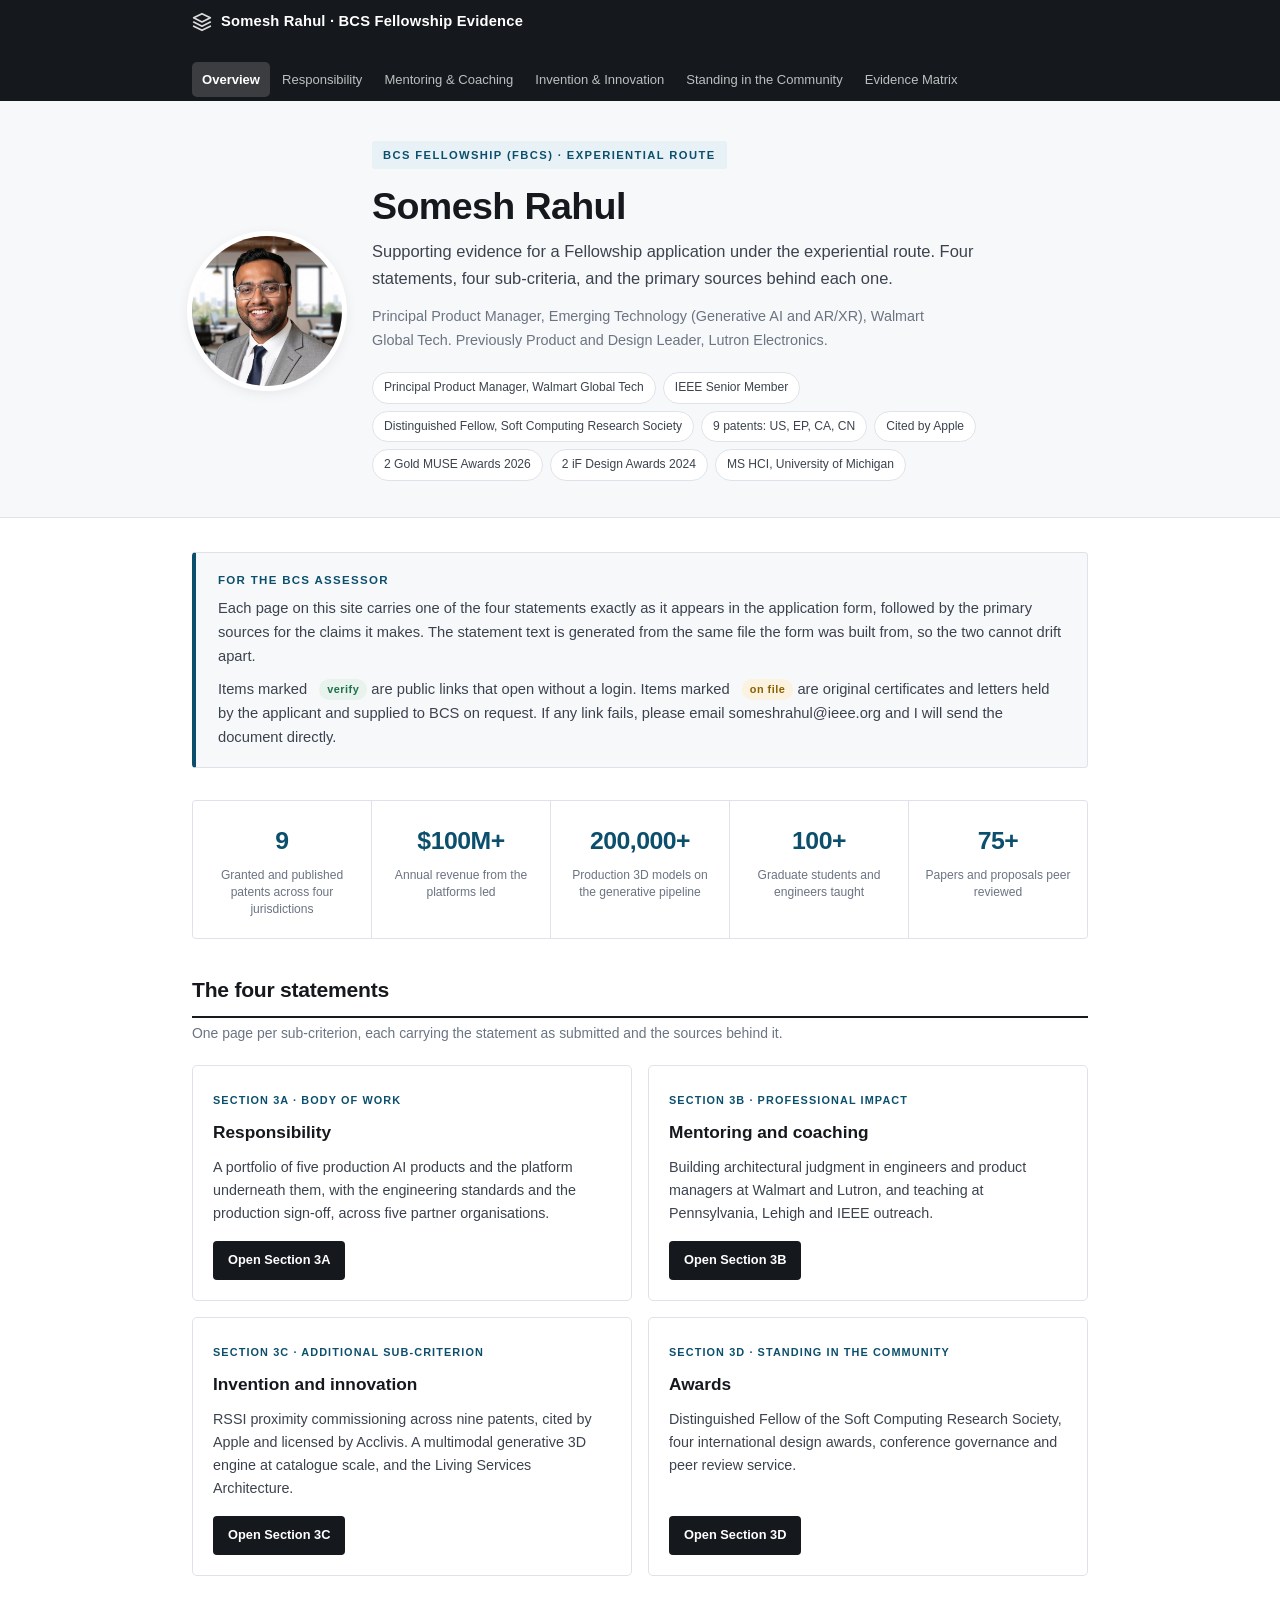
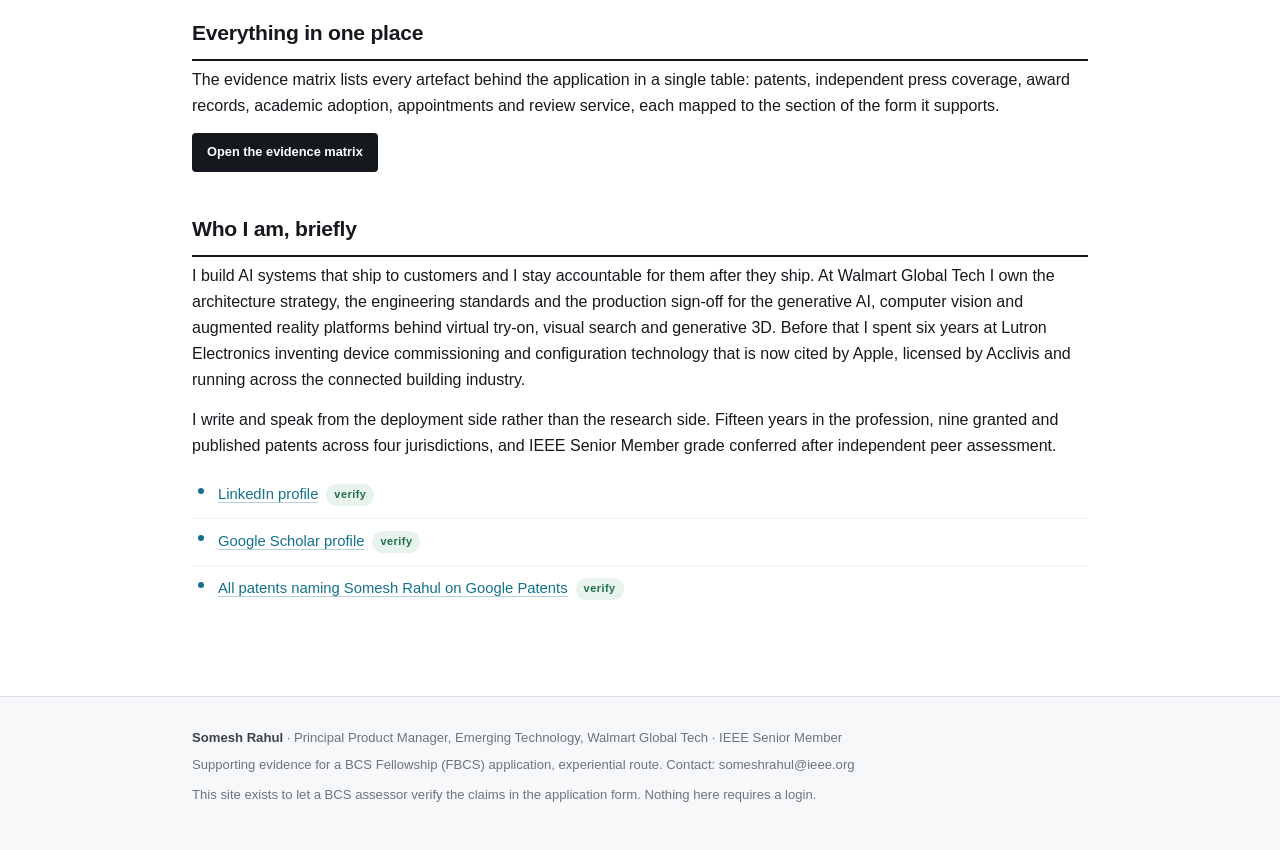
==== commit 4fc52adf: "Update peer reviewed papers count in index.html" ====
--- a/index.html
+++ b/index.html
@@ -63,7 +63,7 @@
   <div class="stat"><b>$100M+</b><span>Annual revenue from the platforms led</span></div>
   <div class="stat"><b>200,000+</b><span>Production 3D models on the generative pipeline</span></div>
   <div class="stat"><b>100+</b><span>Graduate students and engineers taught</span></div>
-  <div class="stat"><b>25+</b><span>Papers and proposals peer reviewed</span></div>
+  <div class="stat"><b>75+</b><span>Papers and proposals peer reviewed</span></div>
 </div>
 <h2>The four statements</h2>
 <p class="note">One page per sub-criterion, each carrying the statement as submitted and the sources behind it.</p>
